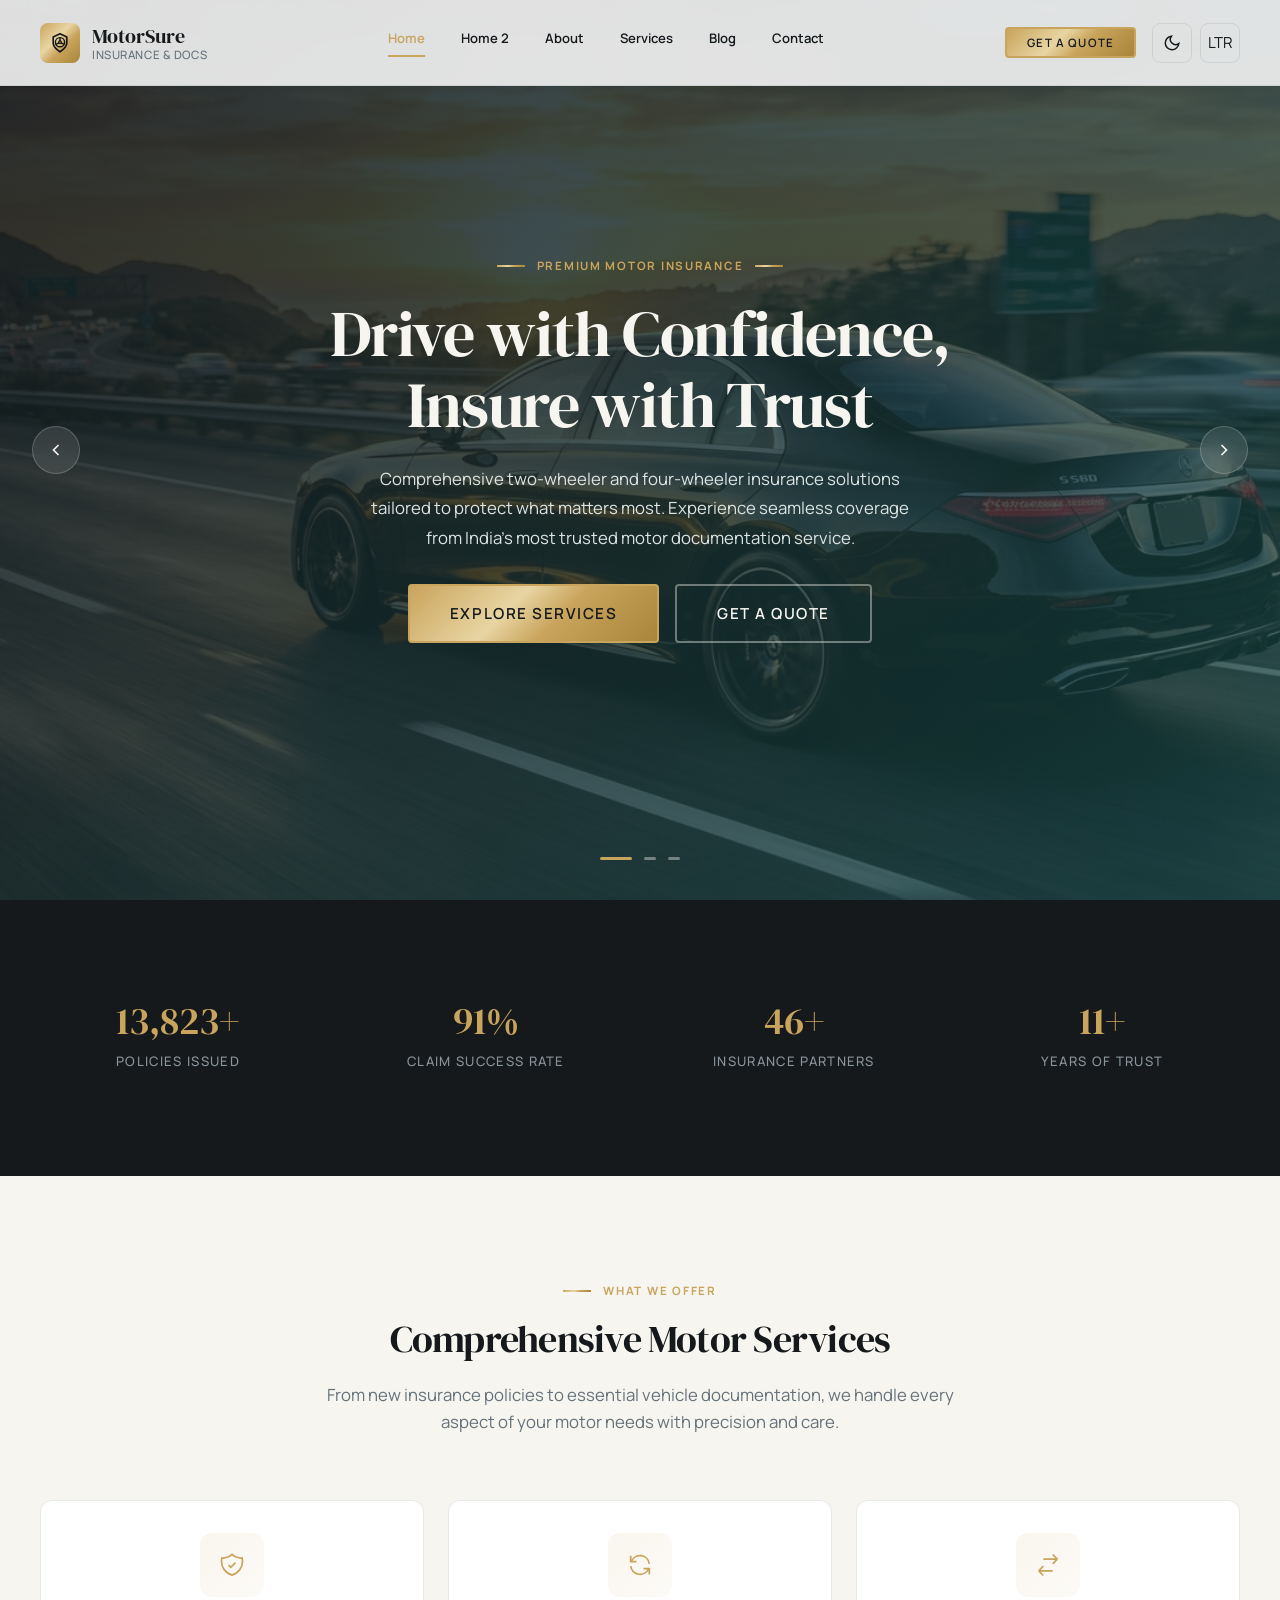
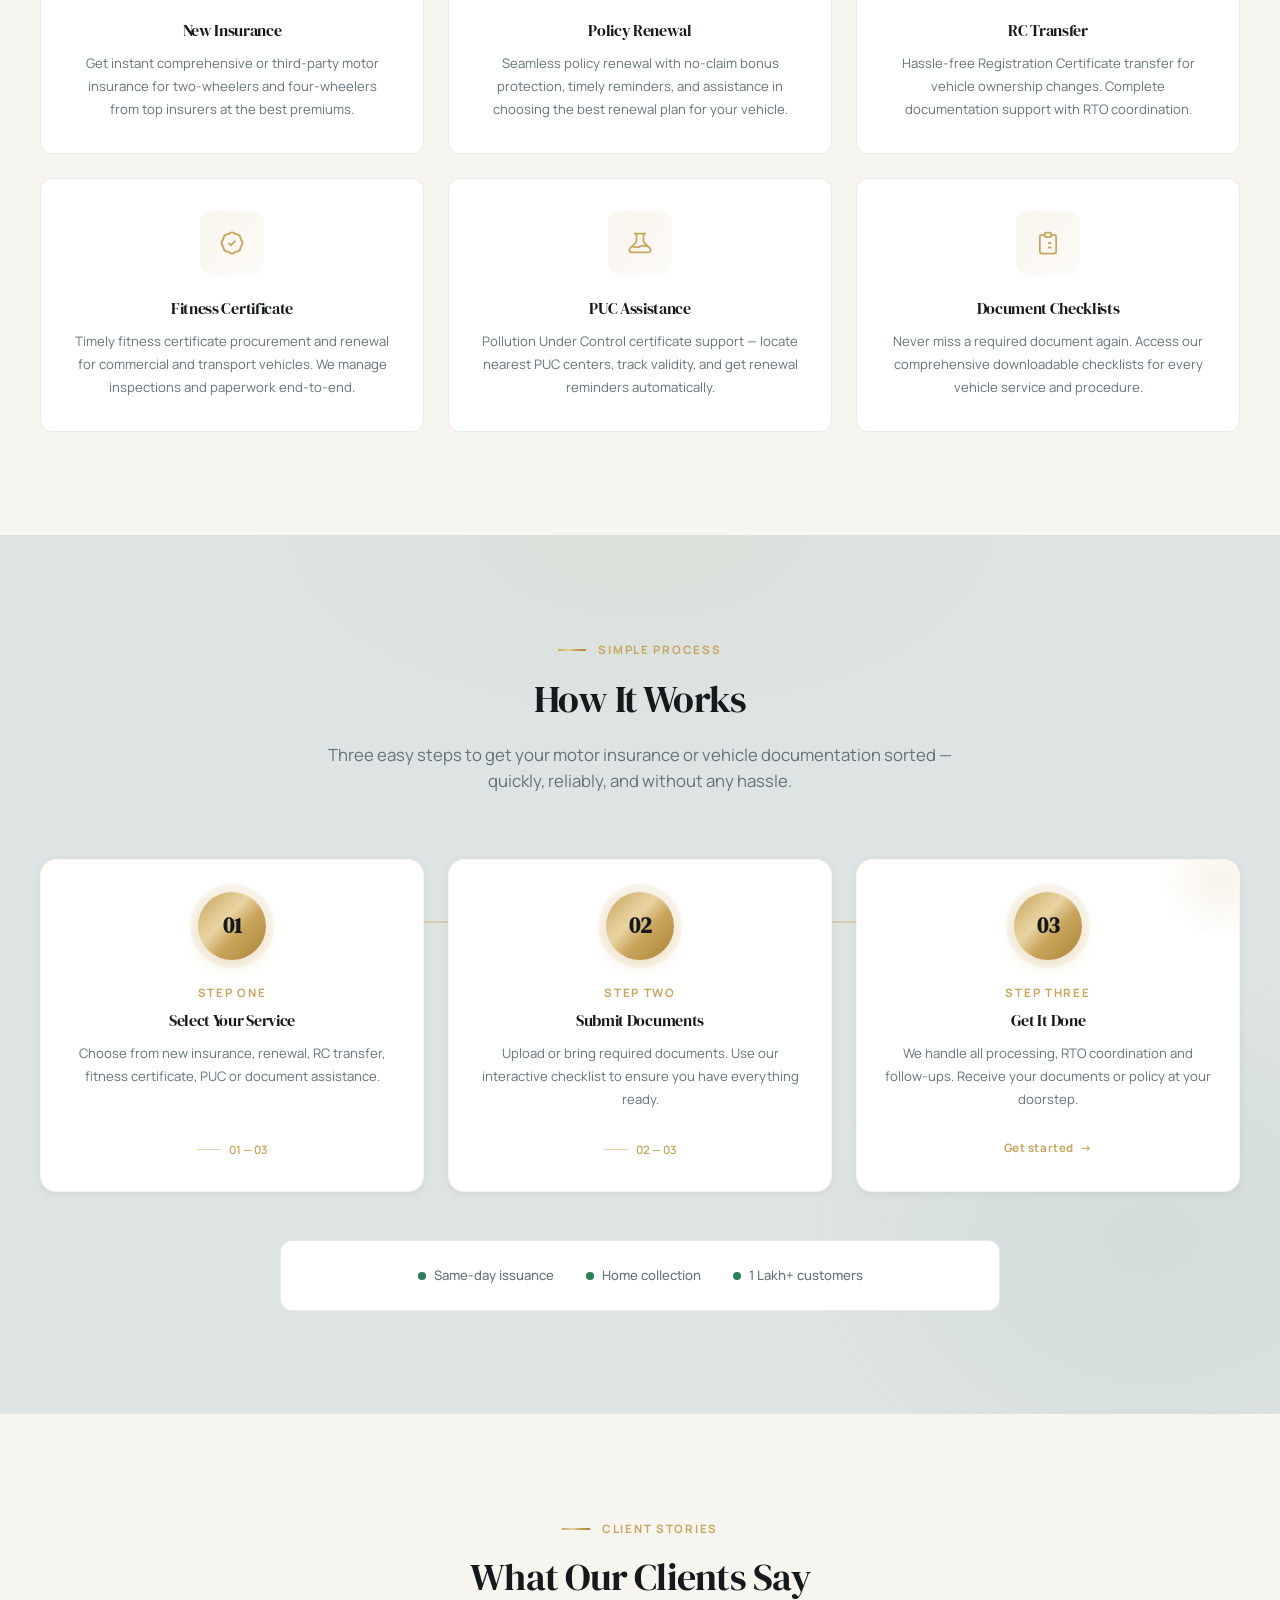
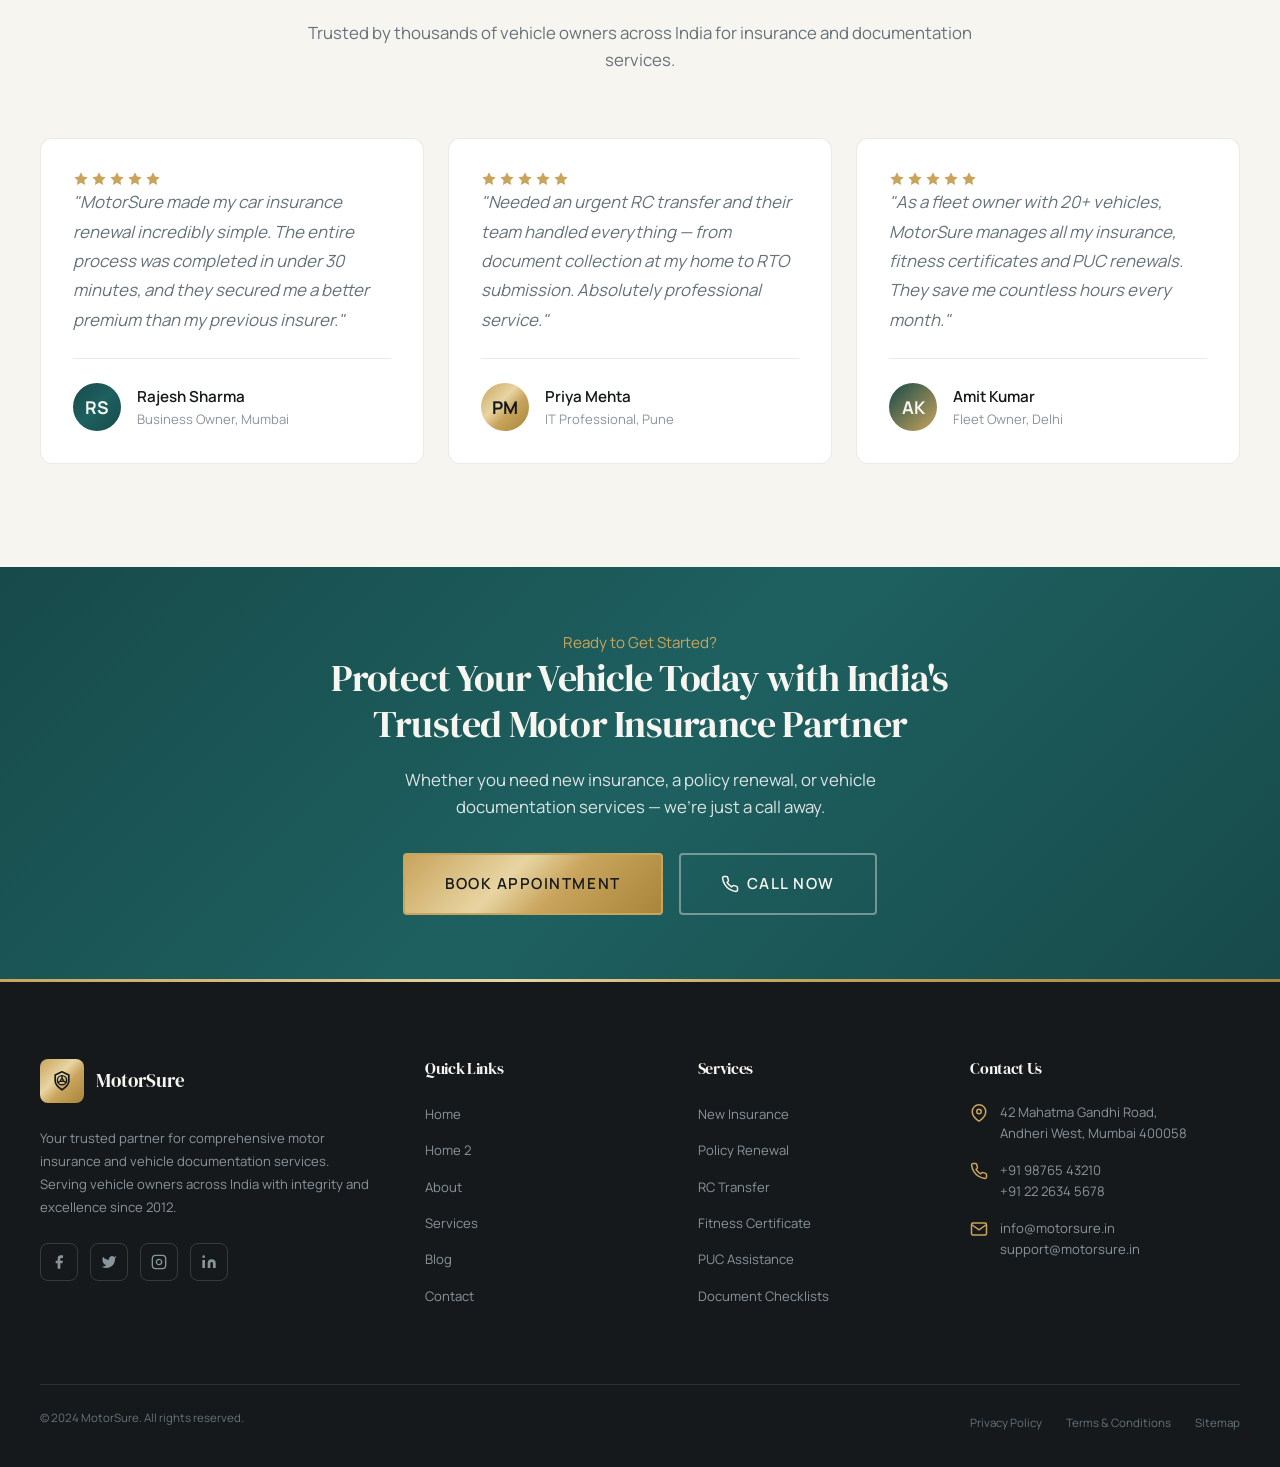
==== index.html @ 22fec175 "first commit" ====
<!DOCTYPE html>
<html lang="en" dir="ltr" data-theme="light">
<head>
  <meta charset="UTF-8">
  <meta name="viewport" content="width=device-width, initial-scale=1.0">
  <meta name="description" content="MotorSure — Premium Motor Insurance & Vehicle Documentation Service. New insurance, policy renewal, RC transfer, fitness certificates, PUC assistance and more.">
  <meta name="keywords" content="motor insurance, vehicle documentation, RC transfer, fitness certificate, PUC, policy renewal">
  <meta property="og:title" content="MotorSure — Premium Motor Insurance & Vehicle Documentation">
  <meta property="og:description" content="Your trusted partner for comprehensive motor insurance and vehicle documentation services.">
  <meta property="og:type" content="website">
  <title>MotorSure — Premium Motor Insurance & Vehicle Documentation</title>

  <!-- Fonts -->
  <link rel="preconnect" href="https://fonts.googleapis.com">
  <link rel="preconnect" href="https://fonts.gstatic.com" crossorigin>
  <link href="https://fonts.googleapis.com/css2?family=DM+Serif+Display:ital@0;1&family=Manrope:wght@300;400;500;600;700;800&display=swap" rel="stylesheet">
  <link rel="icon" type="image/svg+xml" href="assets/images/favicon.svg">

  <!-- Stylesheets -->
  <link rel="stylesheet" href="css/variables.css">
  <link rel="stylesheet" href="css/base.css">
  <link rel="stylesheet" href="css/components.css">
  <link rel="stylesheet" href="css/layout.css">
  <link rel="stylesheet" href="css/animations.css">
  <link rel="stylesheet" href="css/dark-mode.css">
  <link rel="stylesheet" href="css/rtl.css">
  <link rel="stylesheet" href="css/responsive.css">
</head>
<body>
  <!-- Skip Link -->
  <a href="#main-content" class="skip-link">Skip to main content</a>

  <!-- ═══════════════════════════════════════════ -->
  <!-- NAVBAR -->
  <!-- ═══════════════════════════════════════════ -->
  <header class="navbar" id="navbar" role="banner">
    <div class="navbar__inner">
      <a href="index.html" class="navbar__brand" aria-label="MotorSure Home">
        <div class="navbar__logo"><svg viewBox="0 0 24 24" fill="none" stroke="#15191C" stroke-width="1.7" width="24" height="24" aria-hidden="true"><path d="M12 2.8L18.8 6V12.2C18.8 16 12 20.8 12 20.8S5.2 16 5.2 12.2V6L12 2.8Z" stroke-linejoin="round"/><circle cx="12" cy="11.2" r="4.6" stroke-width="1.4"/><circle cx="12" cy="11.2" r="1.3" stroke-width="1.2"/><path d="M12 6.6V9.9M16 13.45L13.15 11.9M8 13.45L10.85 11.9" stroke-linecap="round" stroke-width="1.4"/></svg></div>
        <div class="navbar__brand-name">
          MotorSure
          <span>Insurance & Docs</span>
        </div>
      </a>

      <nav aria-label="Main navigation">
        <ul class="navbar__nav" role="menubar">
          <li role="none"><a href="index.html" class="navbar__link active" role="menuitem">Home</a></li>
          <li role="none"><a href="home-2.html" class="navbar__link" role="menuitem">Home 2</a></li>
          <li role="none"><a href="about.html" class="navbar__link" role="menuitem">About</a></li>
          <li role="none"><a href="services.html" class="navbar__link" role="menuitem">Services</a></li>
          <li role="none"><a href="blog.html" class="navbar__link" role="menuitem">Blog</a></li>
          <li role="none"><a href="contact.html" class="navbar__link" role="menuitem">Contact</a></li>
        </ul>
      </nav>

      <div class="navbar__actions">
        <a href="contact.html" class="btn btn--primary btn--sm navbar__cta">Get a Quote</a>
        <button class="navbar__toggle-btn" data-theme-toggle aria-label="Toggle dark mode">
          <svg class="icon-sun" viewBox="0 0 24 24" fill="none" stroke="currentColor" stroke-width="2" style="display:none"><circle cx="12" cy="12" r="5"/><line x1="12" y1="1" x2="12" y2="3"/><line x1="12" y1="21" x2="12" y2="23"/><line x1="4.22" y1="4.22" x2="5.64" y2="5.64"/><line x1="18.36" y1="18.36" x2="19.78" y2="19.78"/><line x1="1" y1="12" x2="3" y2="12"/><line x1="21" y1="12" x2="23" y2="12"/><line x1="4.22" y1="19.78" x2="5.64" y2="18.36"/><line x1="18.36" y1="5.64" x2="19.78" y2="4.22"/></svg>
          <svg class="icon-moon" viewBox="0 0 24 24" fill="none" stroke="currentColor" stroke-width="2"><path d="M21 12.79A9 9 0 1 1 11.21 3 7 7 0 0 0 21 12.79z"/></svg>
        </button>
        <button class="navbar__toggle-btn" data-rtl-toggle aria-label="Toggle RTL">LTR</button>
        <button class="navbar__hamburger" aria-label="Open menu" aria-expanded="false">
          <span></span><span></span><span></span>
        </button>
      </div>
    </div>
  </header>

  <!-- Mobile Menu -->
  <div class="mobile-menu__overlay" aria-hidden="true"></div>
  <aside class="mobile-menu" id="mobile-menu" aria-label="Mobile navigation">
    <button class="mobile-menu__close" aria-label="Close menu">
      <svg viewBox="0 0 24 24" fill="none" stroke="currentColor" stroke-width="2" width="18" height="18"><line x1="18" y1="6" x2="6" y2="18"/><line x1="6" y1="6" x2="18" y2="18"/></svg>
    </button>
    <ul class="mobile-menu__nav">
      <li><a href="index.html" class="mobile-menu__link active">Home</a></li>
      <li><a href="home-2.html" class="mobile-menu__link">Home 2</a></li>
      <li><a href="about.html" class="mobile-menu__link">About</a></li>
      <li><a href="services.html" class="mobile-menu__link">Services</a></li>
      <li><a href="blog.html" class="mobile-menu__link">Blog</a></li>
      <li><a href="contact.html" class="mobile-menu__link">Contact</a></li>
    </ul>
  </aside>

  <!-- ═══════════════════════════════════════════ -->
  <!-- MAIN CONTENT -->
  <!-- ═══════════════════════════════════════════ -->
  <main id="main-content">

    <!-- ══ SECTION 1: Hero Slider ══ -->
    <section class="hero-slider" id="hero-slider" aria-label="Hero Banner">
      <div class="hero-slider__track">
        <!-- Slide 1 -->
        <div class="hero-slide" aria-hidden="false">
          <img src="assets/images/hero-car.jpg" alt="Premium black sedan on highway at golden hour" class="hero-slide__bg" loading="eager">
          <div class="hero-slide__overlay"></div>
          <div class="hero-slide__content">
            <span class="hero-slide__label">Premium Motor Insurance</span>
            <h1 class="hero-slide__title">Drive with Confidence, Insure with Trust</h1>
            <p class="hero-slide__text">Comprehensive two-wheeler and four-wheeler insurance solutions tailored to protect what matters most. Experience seamless coverage from India's most trusted motor documentation service.</p>
            <div class="hero-slide__actions">
              <a href="services.html" class="btn btn--primary btn--lg">Explore Services</a>
              <a href="contact.html" class="btn btn--secondary btn--lg" style="border-color:rgba(247,245,240,0.4);color:var(--ivory)">Get a Quote</a>
            </div>
          </div>
        </div>
        <!-- Slide 2 -->
        <div class="hero-slide" aria-hidden="true">
          <img src="assets/images/hero-bike.jpg" alt="Premium blue motorcycle in urban setting" class="hero-slide__bg" loading="lazy">
          <div class="hero-slide__overlay"></div>
          <div class="hero-slide__content">
            <span class="hero-slide__label">Two-Wheeler Protection</span>
            <h2 class="hero-slide__title" style="font-size:var(--fs-display);color:var(--ivory)">Complete Two-Wheeler Insurance Solutions</h2>
            <p class="hero-slide__text">From sports bikes to daily commuters — get instant policy issuance, hassle-free renewals and 24/7 claim assistance for your two-wheeler.</p>
            <div class="hero-slide__actions">
              <a href="services.html" class="btn btn--primary btn--lg">View Plans</a>
              <a href="contact.html" class="btn btn--secondary btn--lg" style="border-color:rgba(247,245,240,0.4);color:var(--ivory)">Call Now</a>
            </div>
          </div>
        </div>
        <!-- Slide 3 -->
        <div class="hero-slide" aria-hidden="true">
          <img src="assets/images/hero-suv.jpg" alt="White luxury SUV at premium office" class="hero-slide__bg" loading="lazy">
          <div class="hero-slide__overlay"></div>
          <div class="hero-slide__content">
            <span class="hero-slide__label">Vehicle Documentation</span>
            <h2 class="hero-slide__title" style="font-size:var(--fs-display);color:var(--ivory)">RC Transfer, Fitness & PUC — All Under One Roof</h2>
            <p class="hero-slide__text">Streamlined document processing for RC transfers, fitness certificates, PUC compliance and more. Walk-in or book home collection today.</p>
            <div class="hero-slide__actions">
              <a href="services.html" class="btn btn--primary btn--lg">Start Now</a>
              <a href="about.html" class="btn btn--secondary btn--lg" style="border-color:rgba(247,245,240,0.4);color:var(--ivory)">Learn More</a>
            </div>
          </div>
        </div>
      </div>

      <!-- Slider Controls -->
      <button class="hero-slider__arrow hero-slider__arrow--prev" aria-label="Previous slide">
        <svg viewBox="0 0 24 24" fill="none" stroke="currentColor" stroke-width="2"><polyline points="15 18 9 12 15 6"/></svg>
      </button>
      <button class="hero-slider__arrow hero-slider__arrow--next" aria-label="Next slide">
        <svg viewBox="0 0 24 24" fill="none" stroke="currentColor" stroke-width="2"><polyline points="9 18 15 12 9 6"/></svg>
      </button>
      <div class="hero-slider__dots" role="tablist" aria-label="Slide navigation">
        <button class="hero-slider__dot active" role="tab" aria-label="Slide 1" aria-selected="true"></button>
        <button class="hero-slider__dot" role="tab" aria-label="Slide 2" aria-selected="false"></button>
        <button class="hero-slider__dot" role="tab" aria-label="Slide 3" aria-selected="false"></button>
      </div>
    </section>

    <!-- ══ SECTION 2: Trust Bar ══ -->
    <section class="section section--dark" id="trust-bar" aria-label="Statistics">
      <div class="container">
        <div class="trust-bar__grid grid" style="grid-template-columns: repeat(4, 1fr); text-align:center;">
          <div class="stat reveal reveal-delay-1">
            <span class="stat__number" data-count="15000" data-suffix="+">0</span>
            <span class="stat__label">Policies Issued</span>
          </div>
          <div class="stat reveal reveal-delay-2">
            <span class="stat__number" data-count="99" data-suffix="%">0</span>
            <span class="stat__label">Claim Success Rate</span>
          </div>
          <div class="stat reveal reveal-delay-3">
            <span class="stat__number" data-count="50" data-suffix="+">0</span>
            <span class="stat__label">Insurance Partners</span>
          </div>
          <div class="stat reveal reveal-delay-4">
            <span class="stat__number" data-count="12" data-suffix="+">0</span>
            <span class="stat__label">Years of Trust</span>
          </div>
        </div>
      </div>
    </section>

    <!-- ══ SECTION 3: Core Services Grid ══ -->
    <section class="section" id="services-section" aria-label="Our Services">
      <div class="container">
        <div class="section-header reveal">
          <span class="section-label">What We Offer</span>
          <h2>Comprehensive Motor Services</h2>
          <p>From new insurance policies to essential vehicle documentation, we handle every aspect of your motor needs with precision and care.</p>
        </div>

        <div class="grid grid-3" style="gap:var(--space-6);">
          <!-- Service 1 -->
          <div class="service-card reveal reveal-delay-1">
            <div class="service-card__icon">
              <svg viewBox="0 0 24 24" fill="none" stroke="currentColor" stroke-width="1.5"><path d="M9 12l2 2 4-4m5.618-4.016A11.955 11.955 0 0112 2.944a11.955 11.955 0 01-8.618 3.04A12.02 12.02 0 003 9c0 5.591 3.824 10.29 9 11.622 5.176-1.332 9-6.03 9-11.622 0-1.042-.133-2.052-.382-3.016z"/></svg>
            </div>
            <h3 class="service-card__title">New Insurance</h3>
            <p class="service-card__text">Get instant comprehensive or third-party motor insurance for two-wheelers and four-wheelers from top insurers at the best premiums.</p>
          </div>
          <!-- Service 2 -->
          <div class="service-card reveal reveal-delay-2">
            <div class="service-card__icon">
              <svg viewBox="0 0 24 24" fill="none" stroke="currentColor" stroke-width="1.5"><path d="M4 4v5h.582m15.356 2A8.001 8.001 0 004.582 9m0 0H9m11 11v-5h-.581m0 0a8.003 8.003 0 01-15.357-2m15.357 2H15"/></svg>
            </div>
            <h3 class="service-card__title">Policy Renewal</h3>
            <p class="service-card__text">Seamless policy renewal with no-claim bonus protection, timely reminders, and assistance in choosing the best renewal plan for your vehicle.</p>
          </div>
          <!-- Service 3 -->
          <div class="service-card reveal reveal-delay-3">
            <div class="service-card__icon">
              <svg viewBox="0 0 24 24" fill="none" stroke="currentColor" stroke-width="1.5"><path d="M8 7h12m0 0l-4-4m4 4l-4 4m0 6H4m0 0l4 4m-4-4l4-4"/></svg>
            </div>
            <h3 class="service-card__title">RC Transfer</h3>
            <p class="service-card__text">Hassle-free Registration Certificate transfer for vehicle ownership changes. Complete documentation support with RTO coordination.</p>
          </div>
          <!-- Service 4 -->
          <div class="service-card reveal reveal-delay-4">
            <div class="service-card__icon">
              <svg viewBox="0 0 24 24" fill="none" stroke="currentColor" stroke-width="1.5"><path d="M9 12l2 2 4-4M7.835 4.697a3.42 3.42 0 001.946-.806 3.42 3.42 0 014.438 0 3.42 3.42 0 001.946.806 3.42 3.42 0 013.138 3.138 3.42 3.42 0 00.806 1.946 3.42 3.42 0 010 4.438 3.42 3.42 0 00-.806 1.946 3.42 3.42 0 01-3.138 3.138 3.42 3.42 0 00-1.946.806 3.42 3.42 0 01-4.438 0 3.42 3.42 0 00-1.946-.806 3.42 3.42 0 01-3.138-3.138 3.42 3.42 0 00-.806-1.946 3.42 3.42 0 010-4.438 3.42 3.42 0 00.806-1.946 3.42 3.42 0 013.138-3.138z"/></svg>
            </div>
            <h3 class="service-card__title">Fitness Certificate</h3>
            <p class="service-card__text">Timely fitness certificate procurement and renewal for commercial and transport vehicles. We manage inspections and paperwork end-to-end.</p>
          </div>
          <!-- Service 5 -->
          <div class="service-card reveal reveal-delay-5">
            <div class="service-card__icon">
              <svg viewBox="0 0 24 24" fill="none" stroke="currentColor" stroke-width="1.5"><path d="M19.428 15.428a2 2 0 00-1.022-.547l-2.387-.477a6 6 0 00-3.86.517l-.318.158a6 6 0 01-3.86.517L6.05 15.21a2 2 0 00-1.806.547M8 4h8l-1 1v5.172a2 2 0 00.586 1.414l5 5c1.26 1.26.367 3.414-1.415 3.414H4.828c-1.782 0-2.674-2.154-1.414-3.414l5-5A2 2 0 009 10.172V5L8 4z"/></svg>
            </div>
            <h3 class="service-card__title">PUC Assistance</h3>
            <p class="service-card__text">Pollution Under Control certificate support — locate nearest PUC centers, track validity, and get renewal reminders automatically.</p>
          </div>
          <!-- Service 6 -->
          <div class="service-card reveal reveal-delay-6">
            <div class="service-card__icon">
              <svg viewBox="0 0 24 24" fill="none" stroke="currentColor" stroke-width="1.5"><path d="M9 5H7a2 2 0 00-2 2v12a2 2 0 002 2h10a2 2 0 002-2V7a2 2 0 00-2-2h-2M9 5a2 2 0 002 2h2a2 2 0 002-2M9 5a2 2 0 012-2h2a2 2 0 012 2m-3 7h3m-3 4h3m-6-4h.01M9 16h.01"/></svg>
            </div>
            <h3 class="service-card__title">Document Checklists</h3>
            <p class="service-card__text">Never miss a required document again. Access our comprehensive downloadable checklists for every vehicle service and procedure.</p>
          </div>
        </div>
      </div>
    </section>

    <!-- ══ SECTION 4: How It Works — Redesigned ══ -->
    <section class="section section--mist" id="how-it-works" aria-label="How It Works" style="position:relative;overflow:hidden;">
      <!-- subtle background glow -->
      <div aria-hidden="true" style="position:absolute;inset:0;pointer-events:none;background:radial-gradient(600px 300px at 50% 0%, rgba(201,164,92,0.07) 0%, transparent 70%), radial-gradient(500px 400px at 90% 80%, rgba(23,74,74,0.05) 0%, transparent 70%);"></div>
      <div class="container" style="position:relative;z-index:1;">
        <div class="section-header reveal" style="max-width:640px;margin-left:auto;margin-right:auto;">
          <span class="section-label">Simple Process</span>
          <h2>How It Works</h2>
          <p>Three easy steps to get your motor insurance or vehicle documentation sorted — quickly, reliably, and without any hassle.</p>
        </div>

        <div class="how-it-works__steps" style="display:grid;grid-template-columns:repeat(3,1fr);gap:var(--space-6);position:relative;align-items:stretch;">
          <!-- Desktop connecting line behind numbers -->
          <div class="process-connector-line" aria-hidden="true" style="position:absolute;top:62px;left:18%;right:18%;height:2px;background:linear-gradient(90deg, transparent 0%, rgba(201,164,92,0.35) 12%, rgba(201,164,92,0.45) 50%, rgba(201,164,92,0.35) 88%, transparent 100%);pointer-events:none;"></div>
          <div class="process-connector-line" aria-hidden="true" style="position:absolute;top:62px;left:18%;right:18%;height:1px;background:linear-gradient(90deg, transparent 0%, rgba(201,164,92,0.15) 12%, transparent 50%, rgba(201,164,92,0.15) 88%, transparent 100%);transform:translateY(4px);pointer-events:none;"></div>

          <!-- Step 1 -->
          <div class="reveal reveal-delay-1" style="position:relative;">
            <div class="card hover-lift" style="height:100%;padding:var(--space-8) var(--space-6);border-radius:var(--radius-xl);text-align:center;display:flex;flex-direction:column;align-items:center;border:1px solid rgba(201,164,92,0.12);box-shadow:var(--shadow-sm);">
              <div style="width:68px;height:68px;border-radius:50%;background:var(--gradient-gold);display:flex;align-items:center;justify-content:center;font-family:var(--font-heading);font-size:1.35rem;color:var(--obsidian);font-weight:700;box-shadow:0 4px 16px rgba(201,164,92,0.3), 0 0 0 8px rgba(201,164,92,0.10);margin-bottom:var(--space-6);position:relative;z-index:1;">01</div>
              <span style="font-size:var(--fs-caption);font-weight:var(--fw-bold);letter-spacing:var(--ls-widest);color:var(--color-accent);text-transform:uppercase;margin-bottom:var(--space-2);">Step One</span>
              <h3 style="font-size:var(--fs-h5);margin-bottom:var(--space-3);">Select Your Service</h3>
              <p style="font-size:var(--fs-small);color:var(--color-text-secondary);line-height:var(--lh-relaxed);margin:0;">Choose from new insurance, renewal, RC transfer, fitness certificate, PUC or document assistance.</p>
              <div style="margin-top:auto;padding-top:var(--space-6);display:flex;align-items:center;gap:var(--space-2);font-size:var(--fs-caption);font-weight:var(--fw-semibold);color:var(--color-accent);">
                <span style="width:24px;height:1px;background:var(--color-accent);opacity:0.5;"></span> 01 — 03
              </div>
            </div>
          </div>

          <!-- Step 2 -->
          <div class="reveal reveal-delay-2" style="position:relative;">
            <div class="card hover-lift" style="height:100%;padding:var(--space-8) var(--space-6);border-radius:var(--radius-xl);text-align:center;display:flex;flex-direction:column;align-items:center;border:1px solid rgba(201,164,92,0.12);box-shadow:var(--shadow-sm);">
              <div style="width:68px;height:68px;border-radius:50%;background:var(--gradient-gold);display:flex;align-items:center;justify-content:center;font-family:var(--font-heading);font-size:1.35rem;color:var(--obsidian);font-weight:700;box-shadow:0 4px 16px rgba(201,164,92,0.3), 0 0 0 8px rgba(201,164,92,0.10);margin-bottom:var(--space-6);position:relative;z-index:1;">02</div>
              <span style="font-size:var(--fs-caption);font-weight:var(--fw-bold);letter-spacing:var(--ls-widest);color:var(--color-accent);text-transform:uppercase;margin-bottom:var(--space-2);">Step Two</span>
              <h3 style="font-size:var(--fs-h5);margin-bottom:var(--space-3);">Submit Documents</h3>
              <p style="font-size:var(--fs-small);color:var(--color-text-secondary);line-height:var(--lh-relaxed);margin:0;">Upload or bring required documents. Use our interactive checklist to ensure you have everything ready.</p>
              <div style="margin-top:auto;padding-top:var(--space-6);display:flex;align-items:center;gap:var(--space-2);font-size:var(--fs-caption);font-weight:var(--fw-semibold);color:var(--color-accent);">
                <span style="width:24px;height:1px;background:var(--color-accent);opacity:0.5;"></span> 02 — 03
              </div>
            </div>
          </div>

          <!-- Step 3 -->
          <div class="reveal reveal-delay-3" style="position:relative;">
            <div class="card hover-lift" style="height:100%;padding:var(--space-8) var(--space-6);border-radius:var(--radius-xl);text-align:center;display:flex;flex-direction:column;align-items:center;border:1px solid rgba(201,164,92,0.12);box-shadow:var(--shadow-sm);position:relative;overflow:hidden;">
              <!-- subtle gold corner glow for final step -->
              <div aria-hidden="true" style="position:absolute;top:-40px;right:-40px;width:120px;height:120px;background:radial-gradient(circle, rgba(201,164,92,0.12) 0%, transparent 70%);pointer-events:none;"></div>
              <div style="width:68px;height:68px;border-radius:50%;background:var(--gradient-gold);display:flex;align-items:center;justify-content:center;font-family:var(--font-heading);font-size:1.35rem;color:var(--obsidian);font-weight:700;box-shadow:0 4px 16px rgba(201,164,92,0.3), 0 0 0 8px rgba(201,164,92,0.10);margin-bottom:var(--space-6);position:relative;z-index:1;">03</div>
              <span style="font-size:var(--fs-caption);font-weight:var(--fw-bold);letter-spacing:var(--ls-widest);color:var(--color-accent);text-transform:uppercase;margin-bottom:var(--space-2);">Step Three</span>
              <h3 style="font-size:var(--fs-h5);margin-bottom:var(--space-3);">Get It Done</h3>
              <p style="font-size:var(--fs-small);color:var(--color-text-secondary);line-height:var(--lh-relaxed);margin:0;">We handle all processing, RTO coordination and follow-ups. Receive your documents or policy at your doorstep.</p>
              <div style="margin-top:auto;padding-top:var(--space-6);">
                <a href="contact.html" style="font-size:var(--fs-caption);font-weight:var(--fw-bold);letter-spacing:var(--ls-wide);color:var(--color-accent);text-decoration:none;display:inline-flex;align-items:center;gap:6px;">Get started <span aria-hidden="true">→</span></a>
              </div>
            </div>
          </div>
        </div>

        <!-- bottom micro trust row -->
        <div class="reveal" style="margin-top:var(--space-12);display:flex;flex-wrap:wrap;justify-content:center;gap:var(--space-8);padding:var(--space-6) var(--space-8);background:var(--color-bg-card);border:1px solid var(--color-border);border-radius:var(--radius-lg);max-width:720px;margin-left:auto;margin-right:auto;">
          <span style="display:inline-flex;align-items:center;gap:var(--space-2);font-size:var(--fs-small);font-weight:var(--fw-medium);color:var(--color-text-secondary);"><span style="width:8px;height:8px;border-radius:50%;background:var(--color-success);display:inline-block;"></span> Same-day issuance</span>
          <span style="display:inline-flex;align-items:center;gap:var(--space-2);font-size:var(--fs-small);font-weight:var(--fw-medium);color:var(--color-text-secondary);"><span style="width:8px;height:8px;border-radius:50%;background:var(--color-success);display:inline-block;"></span> Home collection</span>
          <span style="display:inline-flex;align-items:center;gap:var(--space-2);font-size:var(--fs-small);font-weight:var(--fw-medium);color:var(--color-text-secondary);"><span style="width:8px;height:8px;border-radius:50%;background:var(--color-success);display:inline-block;"></span> 1 Lakh+ customers</span>
        </div>
      </div>
    </section>

    <!-- ══ SECTION 5: Testimonials ══ -->
    <section class="section" id="testimonials" aria-label="Customer Testimonials">
      <div class="container">
        <div class="section-header reveal">
          <span class="section-label">Client Stories</span>
          <h2>What Our Clients Say</h2>
          <p>Trusted by thousands of vehicle owners across India for insurance and documentation services.</p>
        </div>

        <div class="grid grid-3" style="gap:var(--space-6);align-items:stretch;">
          <div class="testimonial-card reveal reveal-delay-1">
            <div class="stars" aria-label="5 out of 5 stars">
              <svg viewBox="0 0 24 24"><path d="M12 2l3.09 6.26L22 9.27l-5 4.87 1.18 6.88L12 17.77l-6.18 3.25L7 14.14 2 9.27l6.91-1.01L12 2z"/></svg>
              <svg viewBox="0 0 24 24"><path d="M12 2l3.09 6.26L22 9.27l-5 4.87 1.18 6.88L12 17.77l-6.18 3.25L7 14.14 2 9.27l6.91-1.01L12 2z"/></svg>
              <svg viewBox="0 0 24 24"><path d="M12 2l3.09 6.26L22 9.27l-5 4.87 1.18 6.88L12 17.77l-6.18 3.25L7 14.14 2 9.27l6.91-1.01L12 2z"/></svg>
              <svg viewBox="0 0 24 24"><path d="M12 2l3.09 6.26L22 9.27l-5 4.87 1.18 6.88L12 17.77l-6.18 3.25L7 14.14 2 9.27l6.91-1.01L12 2z"/></svg>
              <svg viewBox="0 0 24 24"><path d="M12 2l3.09 6.26L22 9.27l-5 4.87 1.18 6.88L12 17.77l-6.18 3.25L7 14.14 2 9.27l6.91-1.01L12 2z"/></svg>
            </div>
            <p class="testimonial-card__quote">"MotorSure made my car insurance renewal incredibly simple. The entire process was completed in under 30 minutes, and they secured me a better premium than my previous insurer."</p>
            <div class="testimonial-card__author">
              <div style="width:48px;height:48px;border-radius:50%;background:var(--gradient-teal);display:flex;align-items:center;justify-content:center;color:var(--ivory);font-weight:700;font-size:1.1rem;flex-shrink:0;">RS</div>
              <div>
                <div class="testimonial-card__name">Rajesh Sharma</div>
                <div class="testimonial-card__role">Business Owner, Mumbai</div>
              </div>
            </div>
          </div>

          <div class="testimonial-card reveal reveal-delay-2">
            <div class="stars" aria-label="5 out of 5 stars">
              <svg viewBox="0 0 24 24"><path d="M12 2l3.09 6.26L22 9.27l-5 4.87 1.18 6.88L12 17.77l-6.18 3.25L7 14.14 2 9.27l6.91-1.01L12 2z"/></svg>
              <svg viewBox="0 0 24 24"><path d="M12 2l3.09 6.26L22 9.27l-5 4.87 1.18 6.88L12 17.77l-6.18 3.25L7 14.14 2 9.27l6.91-1.01L12 2z"/></svg>
              <svg viewBox="0 0 24 24"><path d="M12 2l3.09 6.26L22 9.27l-5 4.87 1.18 6.88L12 17.77l-6.18 3.25L7 14.14 2 9.27l6.91-1.01L12 2z"/></svg>
              <svg viewBox="0 0 24 24"><path d="M12 2l3.09 6.26L22 9.27l-5 4.87 1.18 6.88L12 17.77l-6.18 3.25L7 14.14 2 9.27l6.91-1.01L12 2z"/></svg>
              <svg viewBox="0 0 24 24"><path d="M12 2l3.09 6.26L22 9.27l-5 4.87 1.18 6.88L12 17.77l-6.18 3.25L7 14.14 2 9.27l6.91-1.01L12 2z"/></svg>
            </div>
            <p class="testimonial-card__quote">"Needed an urgent RC transfer and their team handled everything — from document collection at my home to RTO submission. Absolutely professional service."</p>
            <div class="testimonial-card__author">
              <div style="width:48px;height:48px;border-radius:50%;background:var(--gradient-gold);display:flex;align-items:center;justify-content:center;color:var(--obsidian);font-weight:700;font-size:1.1rem;flex-shrink:0;">PM</div>
              <div>
                <div class="testimonial-card__name">Priya Mehta</div>
                <div class="testimonial-card__role">IT Professional, Pune</div>
              </div>
            </div>
          </div>

          <div class="testimonial-card reveal reveal-delay-3">
            <div class="stars" aria-label="5 out of 5 stars">
              <svg viewBox="0 0 24 24"><path d="M12 2l3.09 6.26L22 9.27l-5 4.87 1.18 6.88L12 17.77l-6.18 3.25L7 14.14 2 9.27l6.91-1.01L12 2z"/></svg>
              <svg viewBox="0 0 24 24"><path d="M12 2l3.09 6.26L22 9.27l-5 4.87 1.18 6.88L12 17.77l-6.18 3.25L7 14.14 2 9.27l6.91-1.01L12 2z"/></svg>
              <svg viewBox="0 0 24 24"><path d="M12 2l3.09 6.26L22 9.27l-5 4.87 1.18 6.88L12 17.77l-6.18 3.25L7 14.14 2 9.27l6.91-1.01L12 2z"/></svg>
              <svg viewBox="0 0 24 24"><path d="M12 2l3.09 6.26L22 9.27l-5 4.87 1.18 6.88L12 17.77l-6.18 3.25L7 14.14 2 9.27l6.91-1.01L12 2z"/></svg>
              <svg viewBox="0 0 24 24"><path d="M12 2l3.09 6.26L22 9.27l-5 4.87 1.18 6.88L12 17.77l-6.18 3.25L7 14.14 2 9.27l6.91-1.01L12 2z"/></svg>
            </div>
            <p class="testimonial-card__quote">"As a fleet owner with 20+ vehicles, MotorSure manages all my insurance, fitness certificates and PUC renewals. They save me countless hours every month."</p>
            <div class="testimonial-card__author">
              <div style="width:48px;height:48px;border-radius:50%;background:linear-gradient(135deg,#174A4A,#C9A45C);display:flex;align-items:center;justify-content:center;color:var(--ivory);font-weight:700;font-size:1.1rem;flex-shrink:0;">AK</div>
              <div>
                <div class="testimonial-card__name">Amit Kumar</div>
                <div class="testimonial-card__role">Fleet Owner, Delhi</div>
              </div>
            </div>
          </div>
        </div>
      </div>
    </section>

    <!-- ══ SECTION 6: CTA Banner ══ -->
    <section class="section" id="cta-banner" aria-label="Call to action" style="background:var(--gradient-teal);padding:var(--space-16) 0;">
      <div class="container" style="text-align:center;">
        <div class="reveal">
          <span class="section-label" style="color:var(--champagne);">Ready to Get Started?</span>
          <h2 style="color:var(--ivory);margin-bottom:var(--space-5);max-width:700px;margin-left:auto;margin-right:auto;">Protect Your Vehicle Today with India's Trusted Motor Insurance Partner</h2>
          <p style="color:var(--mist);max-width:560px;margin:0 auto var(--space-8);font-size:var(--fs-body-lg);">Whether you need new insurance, a policy renewal, or vehicle documentation services — we're just a call away.</p>
          <div style="display:flex;gap:var(--space-4);justify-content:center;flex-wrap:wrap;">
            <a href="contact.html" class="btn btn--primary btn--lg">Book Appointment</a>
            <a href="tel:+919876543210" class="btn btn--secondary btn--lg" style="border-color:rgba(247,245,240,0.4);color:var(--ivory);">
              <svg viewBox="0 0 24 24" fill="none" stroke="currentColor" stroke-width="2" width="18" height="18"><path d="M22 16.92v3a2 2 0 01-2.18 2 19.79 19.79 0 01-8.63-3.07 19.5 19.5 0 01-6-6 19.79 19.79 0 01-3.07-8.67A2 2 0 014.11 2h3a2 2 0 012 1.72 12.84 12.84 0 00.7 2.81 2 2 0 01-.45 2.11L8.09 9.91a16 16 0 006 6l1.27-1.27a2 2 0 012.11-.45 12.84 12.84 0 002.81.7A2 2 0 0122 16.92z"/></svg>
              Call Now
            </a>
          </div>
        </div>
      </div>
    </section>

  </main>

  <!-- ═══════════════════════════════════════════ -->
  <!-- FOOTER -->
  <!-- ═══════════════════════════════════════════ -->
  <footer class="footer" id="footer" role="contentinfo">
    <div class="container">
      <div class="footer__grid">
        <!-- Column 1: Brand -->
        <div>
          <div class="footer__brand">
            <div class="footer__logo"><svg viewBox="0 0 24 24" fill="none" stroke="#15191C" stroke-width="1.7" width="24" height="24" aria-hidden="true"><path d="M12 2.8L18.8 6V12.2C18.8 16 12 20.8 12 20.8S5.2 16 5.2 12.2V6L12 2.8Z" stroke-linejoin="round"/><circle cx="12" cy="11.2" r="4.6" stroke-width="1.4"/><circle cx="12" cy="11.2" r="1.3" stroke-width="1.2"/><path d="M12 6.6V9.9M16 13.45L13.15 11.9M8 13.45L10.85 11.9" stroke-linecap="round" stroke-width="1.4"/></svg></div>
            <div class="footer__brand-name">MotorSure</div>
          </div>
          <p class="footer__about">Your trusted partner for comprehensive motor insurance and vehicle documentation services. Serving vehicle owners across India with integrity and excellence since 2012.</p>
          <div class="footer__social">
            <a href="#" class="footer__social-link" aria-label="Facebook"><svg viewBox="0 0 24 24" fill="currentColor"><path d="M18 2h-3a5 5 0 00-5 5v3H7v4h3v8h4v-8h3l1-4h-4V7a1 1 0 011-1h3z"/></svg></a>
            <a href="#" class="footer__social-link" aria-label="Twitter"><svg viewBox="0 0 24 24" fill="currentColor"><path d="M23 3a10.9 10.9 0 01-3.14 1.53 4.48 4.48 0 00-7.86 3v1A10.66 10.66 0 013 4s-4 9 5 13a11.64 11.64 0 01-7 2c9 5 20 0 20-11.5a4.5 4.5 0 00-.08-.83A7.72 7.72 0 0023 3z"/></svg></a>
            <a href="#" class="footer__social-link" aria-label="Instagram"><svg viewBox="0 0 24 24" fill="none" stroke="currentColor" stroke-width="2"><rect x="2" y="2" width="20" height="20" rx="5"/><path d="M16 11.37A4 4 0 1112.63 8 4 4 0 0116 11.37z"/><line x1="17.5" y1="6.5" x2="17.51" y2="6.5"/></svg></a>
            <a href="#" class="footer__social-link" aria-label="LinkedIn"><svg viewBox="0 0 24 24" fill="currentColor"><path d="M16 8a6 6 0 016 6v7h-4v-7a2 2 0 00-2-2 2 2 0 00-2 2v7h-4v-7a6 6 0 016-6zM2 9h4v12H2zM4 6a2 2 0 100-4 2 2 0 000 4z"/></svg></a>
          </div>
        </div>
        <!-- Column 2: Quick Links -->
        <div>
          <h3 class="footer__heading">Quick Links</h3><ul class="footer__links"><li><a href="index.html">Home</a></li><li><a href="home-2.html">Home 2</a></li><li><a href="about.html">About</a></li><li><a href="services.html">Services</a></li><li><a href="blog.html">Blog</a></li><li><a href="contact.html">Contact</a></li></ul>
        </div>
        <!-- Column 3: Services -->
        <div>
          <h3 class="footer__heading">Services</h3>
          <ul class="footer__links">
            <li><a href="services.html">New Insurance</a></li>
            <li><a href="services.html">Policy Renewal</a></li>
            <li><a href="services.html">RC Transfer</a></li>
            <li><a href="services.html">Fitness Certificate</a></li>
            <li><a href="services.html">PUC Assistance</a></li>
            <li><a href="services.html">Document Checklists</a></li>
          </ul>
        </div>
        <!-- Column 4: Contact -->
        <div>
          <h3 class="footer__heading">Contact Us</h3>
          <div class="footer__contact-item">
            <svg viewBox="0 0 24 24" fill="none" stroke="currentColor" stroke-width="2"><path d="M21 10c0 7-9 13-9 13s-9-6-9-13a9 9 0 0118 0z"/><circle cx="12" cy="10" r="3"/></svg>
            <span>42 Mahatma Gandhi Road,<br>Andheri West, Mumbai 400058</span>
          </div>
          <div class="footer__contact-item">
            <svg viewBox="0 0 24 24" fill="none" stroke="currentColor" stroke-width="2"><path d="M22 16.92v3a2 2 0 01-2.18 2 19.79 19.79 0 01-8.63-3.07 19.5 19.5 0 01-6-6 19.79 19.79 0 01-3.07-8.67A2 2 0 014.11 2h3a2 2 0 012 1.72 12.84 12.84 0 00.7 2.81 2 2 0 01-.45 2.11L8.09 9.91a16 16 0 006 6l1.27-1.27a2 2 0 012.11-.45 12.84 12.84 0 002.81.7A2 2 0 0122 16.92z"/></svg>
            <span>+91 98765 43210<br>+91 22 2634 5678</span>
          </div>
          <div class="footer__contact-item">
            <svg viewBox="0 0 24 24" fill="none" stroke="currentColor" stroke-width="2"><path d="M4 4h16c1.1 0 2 .9 2 2v12c0 1.1-.9 2-2 2H4c-1.1 0-2-.9-2-2V6c0-1.1.9-2 2-2z"/><polyline points="22,6 12,13 2,6"/></svg>
            <span>info@motorsure.in<br>support@motorsure.in</span>
          </div>
        </div>
      </div>

      <div class="footer__bottom">
        <p class="footer__copy">&copy; 2024 MotorSure. All rights reserved.</p>
        <ul class="footer__bottom-links">
          <li><a href="privacy-policy.html">Privacy Policy</a></li>
          <li><a href="terms.html">Terms & Conditions</a></li>
          <li><a href="sitemap.html">Sitemap</a></li>
        </ul>
      </div>
    </div>
  </footer>

  <!-- Back to Top -->
  <button class="back-to-top" aria-label="Back to top">
    <svg viewBox="0 0 24 24" fill="none" stroke="currentColor" stroke-width="2"><polyline points="18 15 12 9 6 15"/></svg>
  </button>

  <!-- Scripts -->
  <script src="js/theme.js"></script>
  <script src="js/rtl.js"></script>
  <script src="js/navbar.js"></script>
  <script src="js/slider.js"></script>
  <script src="js/scroll-reveal.js"></script>
  <script src="js/accordion.js"></script>
  <script src="js/forms.js"></script>
  <script src="js/back-to-top.js"></script>
  <script src="js/page-transitions.js"></script>
  <script src="js/lazy-load.js"></script>
  <script src="js/app.js"></script>
</body>
</html>
---- css/variables.css ----
/* ============================================
   DESIGN TOKENS — Motor Insurance Brand
   ============================================ */

:root {
  /* ── Brand Colors ── */
  --obsidian: #15191C;
  --champagne: #C9A45C;
  --champagne-light: #D4B574;
  --champagne-dark: #B08D47;
  --steel: #65727A;
  --steel-light: #8A949B;
  --ivory: #F7F5F0;
  --ivory-warm: #F0EDE5;
  --teal: #174A4A;
  --teal-light: #1E6060;
  --mist: #DDE4E3;
  --mist-dark: #C5CFCE;

  /* ── Semantic Colors ── */
  --color-bg: var(--ivory);
  --color-bg-alt: #FFFFFF;
  --color-bg-section: var(--mist);
  --color-bg-card: #FFFFFF;
  --color-bg-glass: rgba(255, 255, 255, 0.65);
  --color-text: var(--obsidian);
  --color-text-secondary: var(--steel);
  --color-text-muted: var(--steel-light);
  --color-heading: var(--obsidian);
  --color-accent: var(--champagne);
  --color-accent-hover: var(--champagne-light);
  --color-accent-dark: var(--champagne-dark);
  --color-teal: var(--teal);
  --color-teal-hover: var(--teal-light);
  --color-border: rgba(101, 114, 122, 0.15);
  --color-border-strong: rgba(101, 114, 122, 0.3);
  --color-overlay: rgba(21, 25, 28, 0.6);
  --color-overlay-dark: rgba(21, 25, 28, 0.85);
  --color-success: #2E7D5B;
  --color-error: #C0392B;
  --color-warning: #D4A017;

  /* ── Metallic Gradients ── */
  --gradient-gold: linear-gradient(135deg, #C9A45C 0%, #E8D5A3 40%, #C9A45C 60%, #A8853A 100%);
  --gradient-gold-subtle: linear-gradient(135deg, rgba(201,164,92,0.1) 0%, rgba(201,164,92,0.05) 100%);
  --gradient-teal: linear-gradient(135deg, #174A4A 0%, #1E6060 50%, #174A4A 100%);
  --gradient-dark: linear-gradient(180deg, #15191C 0%, #1E2328 100%);
  --gradient-hero: linear-gradient(135deg, rgba(21,25,28,0.9) 0%, rgba(23,74,74,0.7) 100%);
  --gradient-glass: linear-gradient(135deg, rgba(255,255,255,0.8) 0%, rgba(255,255,255,0.4) 100%);

  /* ── Typography ── */
  --font-heading: 'DM Serif Display', Georgia, 'Times New Roman', serif;
  --font-body: 'Manrope', -apple-system, BlinkMacSystemFont, 'Segoe UI', sans-serif;

  --fs-display: clamp(2.8rem, 5vw, 4.5rem);
  --fs-h1: clamp(2.2rem, 4vw, 3.5rem);
  --fs-h2: clamp(1.8rem, 3vw, 2.75rem);
  --fs-h3: clamp(1.4rem, 2.2vw, 1.85rem);
  --fs-h4: clamp(1.15rem, 1.6vw, 1.4rem);
  --fs-h5: clamp(1rem, 1.2vw, 1.15rem);
  --fs-body: clamp(0.95rem, 1vw, 1.05rem);
  --fs-body-lg: clamp(1.05rem, 1.1vw, 1.2rem);
  --fs-small: clamp(0.82rem, 0.9vw, 0.9rem);
  --fs-caption: clamp(0.72rem, 0.8vw, 0.8rem);

  --fw-light: 300;
  --fw-regular: 400;
  --fw-medium: 500;
  --fw-semibold: 600;
  --fw-bold: 700;
  --fw-extrabold: 800;

  --lh-tight: 1.2;
  --lh-snug: 1.35;
  --lh-normal: 1.6;
  --lh-relaxed: 1.75;

  --ls-tight: -0.02em;
  --ls-normal: 0;
  --ls-wide: 0.05em;
  --ls-wider: 0.1em;
  --ls-widest: 0.15em;

  /* ── Spacing Scale (4px base) ── */
  --space-1: 0.25rem;   /* 4px */
  --space-2: 0.5rem;    /* 8px */
  --space-3: 0.75rem;   /* 12px */
  --space-4: 1rem;      /* 16px */
  --space-5: 1.25rem;   /* 20px */
  --space-6: 1.5rem;    /* 24px */
  --space-8: 2rem;      /* 32px */
  --space-10: 2.5rem;   /* 40px */
  --space-12: 3rem;     /* 48px */
  --space-16: 4rem;     /* 64px */
  --space-20: 5rem;     /* 80px */
  --space-24: 6rem;     /* 96px */
  --space-32: 8rem;     /* 128px */

  --section-padding: clamp(4rem, 8vw, 7rem);
  --container-max: 1280px;
  --container-narrow: 960px;
  --container-wide: 1440px;
  --container-padding: clamp(1.25rem, 4vw, 2.5rem);

  /* ── Borders & Radii ── */
  --radius-xs: 2px;
  --radius-sm: 4px;
  --radius-md: 8px;
  --radius-lg: 12px;
  --radius-xl: 16px;
  --radius-2xl: 24px;
  --radius-full: 9999px;

  --border-thin: 1px solid var(--color-border);
  --border-medium: 2px solid var(--color-border);
  --border-accent: 2px solid var(--color-accent);

  /* ── Shadows ── */
  --shadow-xs: 0 1px 2px rgba(21,25,28,0.04);
  --shadow-sm: 0 2px 8px rgba(21,25,28,0.06);
  --shadow-md: 0 4px 16px rgba(21,25,28,0.08);
  --shadow-lg: 0 8px 32px rgba(21,25,28,0.1);
  --shadow-xl: 0 16px 48px rgba(21,25,28,0.14);
  --shadow-2xl: 0 24px 64px rgba(21,25,28,0.18);
  --shadow-gold: 0 4px 20px rgba(201,164,92,0.25);
  --shadow-inner: inset 0 2px 4px rgba(21,25,28,0.06);

  /* ── Glassmorphism ── */
  --glass-bg: rgba(255, 255, 255, 0.65);
  --glass-bg-strong: rgba(255, 255, 255, 0.85);
  --glass-border: rgba(255, 255, 255, 0.3);
  --glass-blur: blur(16px);
  --glass-blur-strong: blur(24px);

  /* ── Transitions ── */
  --ease-out: cubic-bezier(0.16, 1, 0.3, 1);
  --ease-in-out: cubic-bezier(0.65, 0, 0.35, 1);
  --ease-spring: cubic-bezier(0.34, 1.56, 0.64, 1);

  --duration-fast: 150ms;
  --duration-normal: 300ms;
  --duration-slow: 500ms;
  --duration-slower: 700ms;

  --transition-base: all var(--duration-normal) var(--ease-out);
  --transition-fast: all var(--duration-fast) var(--ease-out);
  --transition-slow: all var(--duration-slow) var(--ease-out);
  --transition-color: color var(--duration-normal) var(--ease-out),
                      background-color var(--duration-normal) var(--ease-out),
                      border-color var(--duration-normal) var(--ease-out);

  /* ── Z-Index Scale ── */
  --z-behind: -1;
  --z-base: 0;
  --z-above: 10;
  --z-dropdown: 100;
  --z-sticky: 200;
  --z-overlay: 300;
  --z-modal: 400;
  --z-toast: 500;
  --z-max: 9999;
}
---- css/base.css ----
/* ============================================
   BASE — Reset, Typography, Global Styles
   ============================================ */

/* ── Modern Reset ── */
*,
*::before,
*::after {
  margin: 0;
  padding: 0;
  box-sizing: border-box;
}

html {
  scroll-behavior: smooth;
  -webkit-text-size-adjust: 100%;
  -moz-text-size-adjust: 100%;
  text-size-adjust: 100%;
  font-size: 16px;
  overflow-x: hidden;
}

body {
  font-family: var(--font-body);
  font-size: var(--fs-body);
  font-weight: var(--fw-regular);
  line-height: var(--lh-normal);
  color: var(--color-text);
  background-color: var(--color-bg);
  -webkit-font-smoothing: antialiased;
  -moz-osx-font-smoothing: grayscale;
  overflow-x: hidden;
  min-height: 100vh;
  transition: background-color var(--duration-slow) var(--ease-out),
              color var(--duration-slow) var(--ease-out);
}

/* Page transition overlay */
body::after {
  content: '';
  position: fixed;
  inset: 0;
  background: var(--obsidian);
  z-index: var(--z-max);
  pointer-events: none;
  opacity: 0;
  transition: opacity var(--duration-slow) var(--ease-out);
}

body.page-transitioning::after {
  opacity: 1;
  pointer-events: all;
}

/* ── Skip to Content (A11y) ── */
.skip-link {
  position: absolute;
  top: -100%;
  left: var(--space-4);
  background: var(--color-accent);
  color: var(--obsidian);
  padding: var(--space-3) var(--space-6);
  border-radius: var(--radius-sm);
  font-weight: var(--fw-semibold);
  z-index: var(--z-max);
  transition: top var(--duration-fast) var(--ease-out);
  text-decoration: none;
}

.skip-link:focus {
  top: var(--space-4);
}

/* ── Typography ── */
h1, h2, h3, h4, h5, h6 {
  font-family: var(--font-heading);
  color: var(--color-heading);
  font-weight: var(--fw-regular);
  line-height: var(--lh-tight);
  letter-spacing: var(--ls-tight);
}

h1 { font-size: var(--fs-h1); }
h2 { font-size: var(--fs-h2); }
h3 { font-size: var(--fs-h3); }
h4 { font-size: var(--fs-h4); }
h5 { font-size: var(--fs-h5); }
h6 { font-size: var(--fs-body-lg); }

.display-heading {
  font-size: var(--fs-display);
  font-family: var(--font-heading);
  line-height: 1.1;
  letter-spacing: -0.03em;
}

p {
  margin-bottom: var(--space-4);
  color: var(--color-text-secondary);
  line-height: var(--lh-normal);
}

p:last-child {
  margin-bottom: 0;
}

a {
  color: var(--color-accent);
  text-decoration: none;
  transition: var(--transition-color);
}

a:hover {
  color: var(--color-accent-hover);
}

a:focus-visible {
  outline: 2px solid var(--color-accent);
  outline-offset: 3px;
  border-radius: var(--radius-xs);
}

strong, b {
  font-weight: var(--fw-bold);
}

em, i {
  font-style: italic;
}

small {
  font-size: var(--fs-small);
}

blockquote {
  border-left: 3px solid var(--color-accent);
  padding: var(--space-6) var(--space-8);
  margin: var(--space-8) 0;
  font-family: var(--font-heading);
  font-size: var(--fs-h4);
  color: var(--color-text);
  background: var(--gradient-gold-subtle);
  border-radius: 0 var(--radius-md) var(--radius-md) 0;
}

/* ── Lists ── */
ul, ol {
  padding-left: var(--space-6);
  margin-bottom: var(--space-4);
}

li {
  margin-bottom: var(--space-2);
  color: var(--color-text-secondary);
}

li::marker {
  color: var(--color-accent);
}

/* ── Media ── */
img, video, svg {
  max-width: 100%;
  height: auto;
  display: block;
}

img {
  object-fit: cover;
}

/* ── Forms Base ── */
input, textarea, select, button {
  font-family: var(--font-body);
  font-size: var(--fs-body);
  color: var(--color-text);
  border: none;
  outline: none;
  background: transparent;
}

button {
  cursor: pointer;
}

/* ── Table Base ── */
table {
  width: 100%;
  border-collapse: collapse;
}

th, td {
  padding: var(--space-4) var(--space-5);
  text-align: left;
  border-bottom: var(--border-thin);
}

th {
  font-weight: var(--fw-semibold);
  font-size: var(--fs-small);
  text-transform: uppercase;
  letter-spacing: var(--ls-wider);
  color: var(--color-text-muted);
}

/* ── Selection ── */
::selection {
  background: var(--color-accent);
  color: var(--obsidian);
}

::-moz-selection {
  background: var(--color-accent);
  color: var(--obsidian);
}

/* ── Scrollbar ── */
::-webkit-scrollbar {
  width: 8px;
}

::-webkit-scrollbar-track {
  background: var(--color-bg);
}

::-webkit-scrollbar-thumb {
  background: var(--steel-light);
  border-radius: var(--radius-full);
}

::-webkit-scrollbar-thumb:hover {
  background: var(--steel);
}

/* ── Utility Classes ── */
.container {
  width: 100%;
  max-width: var(--container-max);
  margin: 0 auto;
  padding: 0 var(--container-padding);
}

.container--narrow {
  max-width: var(--container-narrow);
}

.container--wide {
  max-width: var(--container-wide);
}

.section {
  padding: var(--section-padding) 0;
  position: relative;
}

.section--alt {
  background-color: var(--color-bg-alt);
}

.section--mist {
  background-color: var(--color-bg-section);
}

.section--dark {
  background-color: var(--obsidian);
  color: var(--ivory);
}

.section--dark h2,
.section--dark h3,
.section--dark h4 {
  color: var(--ivory);
}

.section--dark p {
  color: var(--mist);
}

.section--teal {
  background-color: var(--teal);
  color: var(--ivory);
}

.section--teal h2,
.section--teal h3 {
  color: var(--ivory);
}

.section--teal p {
  color: var(--mist);
}

/* Section Headers */
.section-header {
  text-align: center;
  max-width: 680px;
  margin: 0 auto var(--space-16);
}

.section-header .section-label {
  display: inline-block;
  font-size: var(--fs-caption);
  font-weight: var(--fw-bold);
  text-transform: uppercase;
  letter-spacing: var(--ls-widest);
  color: var(--color-accent);
  margin-bottom: var(--space-4);
  position: relative;
  padding-left: var(--space-10);
}

.section-header .section-label::before {
  content: '';
  position: absolute;
  left: 0;
  top: 50%;
  width: 28px;
  height: 2px;
  background: var(--gradient-gold);
  transform: translateY(-50%);
}

.section-header h2 {
  margin-bottom: var(--space-5);
}

.section-header p {
  font-size: var(--fs-body-lg);
  color: var(--color-text-secondary);
}

/* Text Utilities */
.text-accent { color: var(--color-accent); }
.text-teal { color: var(--color-teal); }
.text-muted { color: var(--color-text-muted); }
.text-center { text-align: center; }
.text-upper { text-transform: uppercase; letter-spacing: var(--ls-wider); }

/* Flex Utilities */
.flex { display: flex; }
.flex-col { flex-direction: column; }
.flex-wrap { flex-wrap: wrap; }
.items-center { align-items: center; }
.justify-center { justify-content: center; }
.justify-between { justify-content: space-between; }
.gap-2 { gap: var(--space-2); }
.gap-4 { gap: var(--space-4); }
.gap-6 { gap: var(--space-6); }
.gap-8 { gap: var(--space-8); }

/* Grid */
.grid {
  display: grid;
  gap: var(--space-8);
}
.grid-2 { grid-template-columns: repeat(2, 1fr); }
.grid-3 { grid-template-columns: repeat(3, 1fr); }
.grid-4 { grid-template-columns: repeat(4, 1fr); }

/* Visibility */
.sr-only {
  position: absolute;
  width: 1px;
  height: 1px;
  padding: 0;
  margin: -1px;
  overflow: hidden;
  clip: rect(0, 0, 0, 0);
  white-space: nowrap;
  border: 0;
}

.hidden { display: none !important; }

/* Gold Divider */
.divider-gold {
  width: 60px;
  height: 2px;
  background: var(--gradient-gold);
  border: none;
  margin: var(--space-6) 0;
}

.divider-gold--center {
  margin-left: auto;
  margin-right: auto;
}
---- css/components.css ----
/* ============================================
   COMPONENTS — Reusable UI Elements
   ============================================ */

/* ── Buttons ── */
.btn {
  display: inline-flex;
  align-items: center;
  justify-content: center;
  gap: var(--space-2);
  padding: var(--space-4) var(--space-8);
  font-family: var(--font-body);
  font-size: var(--fs-small);
  font-weight: var(--fw-semibold);
  text-transform: uppercase;
  letter-spacing: var(--ls-wider);
  border-radius: var(--radius-sm);
  border: 2px solid transparent;
  cursor: pointer;
  transition: var(--transition-base);
  position: relative;
  overflow: hidden;
  text-decoration: none;
  white-space: nowrap;
  line-height: 1;
}

.btn::before {
  content: '';
  position: absolute;
  inset: 0;
  background: linear-gradient(rgba(255,255,255,0.15), transparent);
  opacity: 0;
  transition: opacity var(--duration-normal) var(--ease-out);
}

.btn:hover::before {
  opacity: 1;
}

.btn--primary {
  background: var(--gradient-gold);
  color: var(--obsidian);
  border-color: var(--color-accent);
}

.btn--primary:hover {
  transform: translateY(-2px);
  box-shadow: var(--shadow-gold);
  color: var(--obsidian);
}

.btn--secondary {
  background: transparent;
  color: var(--color-accent);
  border-color: var(--color-accent);
}

.btn--secondary:hover {
  background: var(--color-accent);
  color: var(--obsidian);
  transform: translateY(-2px);
}

.btn--teal {
  background: var(--gradient-teal);
  color: var(--ivory);
  border-color: var(--teal);
}

.btn--teal:hover {
  transform: translateY(-2px);
  box-shadow: 0 4px 20px rgba(23,74,74,0.3);
  color: var(--ivory);
}

.btn--dark {
  background: var(--obsidian);
  color: var(--ivory);
  border-color: var(--obsidian);
}

.btn--dark:hover {
  background: var(--teal);
  border-color: var(--teal);
  transform: translateY(-2px);
  color: var(--ivory);
}

.btn--ghost {
  background: transparent;
  color: var(--color-text);
  border-color: var(--color-border-strong);
}

.btn--ghost:hover {
  border-color: var(--color-accent);
  color: var(--color-accent);
}

.btn--sm {
  padding: var(--space-2) var(--space-5);
  font-size: var(--fs-caption);
}

.btn--lg {
  padding: var(--space-5) var(--space-10);
  font-size: var(--fs-body);
}

.btn--icon {
  width: 48px;
  height: 48px;
  padding: 0;
  border-radius: var(--radius-full);
}

.btn--icon svg {
  width: 20px;
  height: 20px;
}

/* ── Cards ── */
.card {
  background: var(--color-bg-card);
  border-radius: var(--radius-lg);
  border: 1px solid var(--color-border);
  overflow: hidden;
  transition: var(--transition-base);
}

.card:hover {
  transform: translateY(-4px);
  box-shadow: var(--shadow-lg);
  border-color: var(--color-border-strong);
}

.card__image {
  width: 100%;
  height: 220px;
  object-fit: cover;
  display: block;
}

.card__body {
  padding: var(--space-6) var(--space-6) var(--space-8);
}

.card__label {
  display: inline-block;
  font-size: var(--fs-caption);
  font-weight: var(--fw-bold);
  text-transform: uppercase;
  letter-spacing: var(--ls-wider);
  color: var(--color-accent);
  margin-bottom: var(--space-3);
}

.card__title {
  font-size: var(--fs-h4);
  margin-bottom: var(--space-3);
  color: var(--color-heading);
}

.card__text {
  font-size: var(--fs-body);
  color: var(--color-text-secondary);
  margin-bottom: var(--space-5);
}

.card__footer {
  padding: var(--space-4) var(--space-6);
  border-top: 1px solid var(--color-border);
  display: flex;
  align-items: center;
  justify-content: space-between;
}

/* Glass Card */
.card--glass {
  background: var(--glass-bg);
  backdrop-filter: var(--glass-blur);
  -webkit-backdrop-filter: var(--glass-blur);
  border: 1px solid var(--glass-border);
}

/* Service Card */
.service-card {
  background: var(--color-bg-card);
  border-radius: var(--radius-lg);
  border: 1px solid var(--color-border);
  padding: var(--space-8);
  text-align: center;
  transition: var(--transition-base);
  position: relative;
  overflow: hidden;
}

.service-card::before {
  content: '';
  position: absolute;
  top: 0;
  left: 0;
  right: 0;
  height: 3px;
  background: var(--gradient-gold);
  transform: scaleX(0);
  transition: transform var(--duration-normal) var(--ease-out);
}

.service-card:hover::before {
  transform: scaleX(1);
}

.service-card:hover {
  transform: translateY(-6px);
  box-shadow: var(--shadow-xl);
  border-color: rgba(201,164,92,0.3);
}

.service-card__icon {
  width: 64px;
  height: 64px;
  margin: 0 auto var(--space-6);
  display: flex;
  align-items: center;
  justify-content: center;
  background: var(--gradient-gold-subtle);
  border-radius: var(--radius-lg);
  color: var(--color-accent);
  transition: var(--transition-base);
}

.service-card:hover .service-card__icon {
  background: var(--gradient-gold);
  color: var(--obsidian);
  transform: scale(1.1);
}

.service-card__icon svg {
  width: 28px;
  height: 28px;
}

.service-card__title {
  font-size: var(--fs-h5);
  margin-bottom: var(--space-3);
  font-family: var(--font-heading);
  color: var(--color-heading);
}

.service-card__text {
  font-size: var(--fs-small);
  color: var(--color-text-secondary);
  line-height: var(--lh-relaxed);
}

/* ── Forms ── */
.form-group {
  margin-bottom: var(--space-6);
}

.form-label {
  display: block;
  font-size: var(--fs-small);
  font-weight: var(--fw-semibold);
  color: var(--color-text);
  margin-bottom: var(--space-2);
  letter-spacing: var(--ls-wide);
}

.form-input {
  width: 100%;
  padding: var(--space-4) var(--space-5);
  background: var(--color-bg-card);
  border: 1px solid var(--color-border-strong);
  border-radius: var(--radius-md);
  font-size: var(--fs-body);
  color: var(--color-text);
  transition: var(--transition-base);
}

.form-input:focus {
  border-color: var(--color-accent);
  box-shadow: 0 0 0 3px rgba(201,164,92,0.15);
}

.form-input::placeholder {
  color: var(--color-text-muted);
}

.form-input--error {
  border-color: var(--color-error);
}

.form-input--error:focus {
  box-shadow: 0 0 0 3px rgba(192,57,43,0.15);
}

.form-error {
  display: block;
  font-size: var(--fs-caption);
  color: var(--color-error);
  margin-top: var(--space-1);
}

.form-textarea {
  min-height: 140px;
  resize: vertical;
}

.form-select {
  appearance: none;
  background-image: url("data:image/svg+xml,%3Csvg xmlns='http://www.w3.org/2000/svg' width='16' height='16' viewBox='0 0 24 24' fill='none' stroke='%2365727A' stroke-width='2'%3E%3Cpolyline points='6 9 12 15 18 9'/%3E%3C/svg%3E");
  background-repeat: no-repeat;
  background-position: right var(--space-4) center;
  padding-right: var(--space-10);
}

/* ── Badges ── */
.badge {
  display: inline-flex;
  align-items: center;
  padding: var(--space-1) var(--space-3);
  font-size: var(--fs-caption);
  font-weight: var(--fw-bold);
  text-transform: uppercase;
  letter-spacing: var(--ls-wide);
  border-radius: var(--radius-sm);
  line-height: 1.4;
}

.badge--gold {
  background: rgba(201,164,92,0.15);
  color: var(--color-accent-dark);
}

.badge--teal {
  background: rgba(23,74,74,0.12);
  color: var(--teal);
}

.badge--dark {
  background: var(--obsidian);
  color: var(--ivory);
}

/* ── Accordion ── */
.accordion {}

.accordion__item {
  border-bottom: 1px solid var(--color-border);
}

.accordion__trigger {
  width: 100%;
  display: flex;
  align-items: center;
  justify-content: space-between;
  padding: var(--space-6) 0;
  background: transparent;
  border: none;
  cursor: pointer;
  text-align: left;
  font-family: var(--font-body);
  font-size: var(--fs-body-lg);
  font-weight: var(--fw-semibold);
  color: var(--color-heading);
  transition: var(--transition-color);
}

.accordion__trigger:hover {
  color: var(--color-accent);
}

.accordion__icon {
  width: 24px;
  height: 24px;
  flex-shrink: 0;
  transition: transform var(--duration-normal) var(--ease-out);
  color: var(--color-accent);
}

.accordion__item.active .accordion__icon {
  transform: rotate(45deg);
}

.accordion__content {
  max-height: 0;
  overflow: hidden;
  transition: max-height var(--duration-slow) var(--ease-out);
}

.accordion__body {
  padding: 0 0 var(--space-6);
  color: var(--color-text-secondary);
  line-height: var(--lh-relaxed);
}

/* ── Rating Stars ── */
.stars {
  display: flex;
  gap: 2px;
  color: var(--color-accent);
}

.stars svg {
  width: 16px;
  height: 16px;
  fill: currentColor;
}

/* ── Testimonial Card ── */
.testimonial-card {
  background: var(--color-bg-card);
  border-radius: var(--radius-lg);
  padding: var(--space-8);
  border: 1px solid var(--color-border);
  position: relative;
  display: flex;
  flex-direction: column;
  height: 100%;
}

.testimonial-card__quote {
  font-size: var(--fs-body-lg);
  line-height: var(--lh-relaxed);
  color: var(--color-text-secondary);
  margin-bottom: var(--space-6);
  font-style: italic;
  flex: 1;
}

.testimonial-card__author {
  display: flex;
  align-items: center;
  gap: var(--space-4);
  margin-top: auto;
  padding-top: var(--space-6);
  border-top: 1px solid var(--color-border);
}

.testimonial-card__avatar {
  width: 48px;
  height: 48px;
  border-radius: var(--radius-full);
  object-fit: cover;
  border: 2px solid var(--color-accent);
}

.testimonial-card__name {
  font-weight: var(--fw-semibold);
  color: var(--color-heading);
  font-size: var(--fs-body);
}

.testimonial-card__role {
  font-size: var(--fs-small);
  color: var(--color-text-muted);
}

/* ── Tags ── */
.tag {
  display: inline-block;
  padding: var(--space-1) var(--space-4);
  font-size: var(--fs-caption);
  font-weight: var(--fw-medium);
  color: var(--color-accent);
  border: 1px solid rgba(201,164,92,0.3);
  border-radius: var(--radius-full);
  transition: var(--transition-base);
  text-decoration: none;
}

.tag:hover {
  background: var(--color-accent);
  color: var(--obsidian);
  border-color: var(--color-accent);
}

/* ── Breadcrumb ── */
.breadcrumb {
  display: flex;
  align-items: center;
  gap: var(--space-2);
  font-size: var(--fs-small);
  color: var(--color-text-muted);
  flex-wrap: wrap;
}

.breadcrumb a {
  color: var(--color-text-muted);
  text-decoration: none;
  transition: var(--transition-color);
}

.breadcrumb a:hover {
  color: var(--color-accent);
}

.breadcrumb__separator {
  color: var(--color-text-muted);
  margin: 0 var(--space-1);
}

.breadcrumb__current {
  color: var(--color-accent);
  font-weight: var(--fw-medium);
}

/* ── Page Hero ── */
.page-hero {
  position: relative;
  padding: calc(var(--space-16) + 80px) 0 var(--space-16);
  background-size: cover;
  background-position: center;
  overflow: hidden;
}

.page-hero::before {
  content: '';
  position: absolute;
  inset: 0;
  background: var(--gradient-hero);
}

.page-hero .container {
  position: relative;
  z-index: 2;
  text-align: center;
}

.page-hero h1 {
  color: var(--ivory);
  margin-bottom: var(--space-4);
}

.page-hero .breadcrumb {
  margin-bottom: var(--space-4);
  justify-content: center;
}

.page-hero .container > p {
  margin-left: auto;
  margin-right: auto;
}

.page-hero .breadcrumb,
.page-hero .breadcrumb a {
  color: rgba(247,245,240,0.7);
}

.page-hero .breadcrumb a:hover {
  color: var(--color-accent);
}

.page-hero__body {
  max-width: 720px;
  margin: var(--space-2) auto 0;
  text-align: center;
}

.page-hero__label {
  display: inline-flex;
  align-items: center;
  justify-content: center;
  gap: var(--space-3);
  font-size: var(--fs-caption);
  font-weight: var(--fw-bold);
  text-transform: uppercase;
  letter-spacing: var(--ls-widest);
  color: var(--color-accent);
  margin-bottom: var(--space-6);
  position: relative;
}

.page-hero__label::before,
.page-hero__label::after {
  content: '';
  width: 28px;
  height: 2px;
  background: var(--gradient-gold);
}

.page-hero__lead {
  color: var(--mist);
  font-size: var(--fs-body-lg);
  line-height: var(--lh-relaxed);
  max-width: 560px;
  margin: var(--space-2) auto 0;
}

.page-hero__actions {
  display: flex;
  gap: var(--space-4);
  flex-wrap: wrap;
  justify-content: center;
  margin-top: var(--space-8);
}

.page-hero__stats {
  display: flex;
  flex-wrap: wrap;
  gap: var(--space-12);
  justify-content: center;
  margin-top: var(--space-12);
  padding-top: var(--space-8);
  border-top: 1px solid rgba(247,245,240,0.18);
  list-style: none;
}

.page-hero__stats li {
  display: flex;
  flex-direction: column;
  gap: var(--space-1);
  align-items: center;
  text-align: center;
}

.page-hero__stats strong {
  font-family: var(--font-heading);
  font-size: var(--fs-h3);
  color: var(--color-accent);
  line-height: 1;
}

.page-hero__stats span {
  font-size: var(--fs-caption);
  color: var(--mist);
  letter-spacing: var(--ls-wide);
}

/* ── Counter / Stat ── */
.stat {
  text-align: center;
}

.stat__number {
  font-family: var(--font-heading);
  font-size: var(--fs-h2);
  color: var(--color-accent);
  display: block;
  line-height: 1;
  margin-bottom: var(--space-2);
}

.stat__label {
  font-size: var(--fs-small);
  text-transform: uppercase;
  letter-spacing: var(--ls-wider);
  color: var(--color-text-muted);
  font-weight: var(--fw-medium);
}

/* ── Checkbox List (Document Checklist) ── */
.checklist {
  list-style: none;
  padding: 0;
}

.checklist__item {
  display: flex;
  align-items: center;
  gap: var(--space-4);
  padding: var(--space-4) var(--space-5);
  border-radius: var(--radius-md);
  transition: var(--transition-base);
  cursor: pointer;
  margin-bottom: var(--space-2);
}

.checklist__item:hover {
  background: var(--gradient-gold-subtle);
}

.checklist__checkbox {
  width: 22px;
  height: 22px;
  border: 2px solid var(--color-border-strong);
  border-radius: var(--radius-sm);
  display: flex;
  align-items: center;
  justify-content: center;
  flex-shrink: 0;
  transition: var(--transition-base);
}

.checklist__item.checked .checklist__checkbox {
  background: var(--color-accent);
  border-color: var(--color-accent);
}

.checklist__checkbox svg {
  width: 14px;
  height: 14px;
  color: var(--obsidian);
  opacity: 0;
  transition: opacity var(--duration-fast) var(--ease-out);
}

.checklist__item.checked .checklist__checkbox svg {
  opacity: 1;
}

.checklist__label {
  font-size: var(--fs-body);
  color: var(--color-text);
}

.checklist__item.checked .checklist__label {
  text-decoration: line-through;
  color: var(--color-text-muted);
}

/* ── Tabs ── */
.tabs {
  display: flex;
  gap: var(--space-2);
  margin-bottom: var(--space-8);
  border-bottom: 2px solid var(--color-border);
  overflow-x: auto;
  justify-content: center;
}

#vehicle-tabs .tabs {
  justify-content: center;
}

#vehicle-tabs .grid {
  align-items: stretch;
}

#vehicle-tabs .card {
  display: flex;
  flex-direction: column;
  height: 100%;
}

#vehicle-tabs .card__body {
  flex: 1;
  display: flex;
  flex-direction: column;
}

#vehicle-tabs .card__body .btn {
  margin-top: auto;
}

.tab-btn {
  padding: var(--space-4) var(--space-6);
  background: transparent;
  border: none;
  font-family: var(--font-body);
  font-size: var(--fs-body);
  font-weight: var(--fw-semibold);
  color: var(--color-text-muted);
  cursor: pointer;
  border-bottom: 2px solid transparent;
  margin-bottom: -2px;
  transition: var(--transition-base);
  white-space: nowrap;
}

.tab-btn:hover {
  color: var(--color-text);
}

.tab-btn.active {
  color: var(--color-accent);
  border-bottom-color: var(--color-accent);
}

.tab-panel {
  display: none;
}

.tab-panel.active {
  display: block;
}

/* ── Tooltip ── */
[data-tooltip] {
  position: relative;
}

[data-tooltip]::after {
  content: attr(data-tooltip);
  position: absolute;
  bottom: calc(100% + 8px);
  left: 50%;
  transform: translateX(-50%) translateY(4px);
  padding: var(--space-2) var(--space-3);
  background: var(--obsidian);
  color: var(--ivory);
  font-size: var(--fs-caption);
  border-radius: var(--radius-sm);
  white-space: nowrap;
  opacity: 0;
  pointer-events: none;
  transition: var(--transition-fast);
}

[data-tooltip]:hover::after {
  opacity: 1;
  transform: translateX(-50%) translateY(0);
}

/* ── Progress Bar ── */
.progress {
  width: 100%;
  height: 4px;
  background: var(--color-border);
  border-radius: var(--radius-full);
  overflow: hidden;
}

.progress__bar {
  height: 100%;
  background: var(--gradient-gold);
  border-radius: var(--radius-full);
  transition: width var(--duration-slow) var(--ease-out);
}

/* ── Pricing Table — Transparent Pricing alignment ── */
.pricing-table {
  width: 100%;
  border-collapse: collapse;
}

.pricing-table th,
.pricing-table td {
  padding: var(--space-4) var(--space-5);
  text-align: left;
  border-bottom: 1px solid var(--color-border);
  vertical-align: middle;
}

.pricing-table th:nth-child(n+2),
.pricing-table td:nth-child(n+2) {
  text-align: center;
}

.pricing-table thead th {
  background: var(--obsidian);
  color: var(--ivory);
  border: none;
  font-weight: var(--fw-semibold);
  white-space: nowrap;
}

.fees-table-wrap {
  max-width: 960px;
  margin: 0 auto;
}
---- css/layout.css ----
/* ============================================
   LAYOUT — Navbar, Footer, Major Layouts
   ============================================ */

/* ── Navbar ── */
.navbar {
  position: fixed;
  top: 0;
  left: 0;
  right: 0;
  z-index: var(--z-sticky);
  padding: var(--space-5) 0;
  background: var(--glass-bg-strong);
  backdrop-filter: var(--glass-blur);
  -webkit-backdrop-filter: var(--glass-blur);
  border-bottom: 1px solid var(--color-border);
  box-shadow: var(--shadow-sm);
  transition: var(--transition-base);
}

.navbar.scrolled {
  background: var(--color-bg-card);
  backdrop-filter: var(--glass-blur);
  -webkit-backdrop-filter: var(--glass-blur);
  box-shadow: var(--shadow-md);
  padding: var(--space-3) 0;
  border-bottom: 1px solid var(--color-border);
}

.navbar__inner {
  display: flex;
  align-items: center;
  justify-content: space-between;
  max-width: var(--container-wide);
  margin: 0 auto;
  padding: 0 var(--container-padding);
}

.navbar__brand {
  display: flex;
  align-items: center;
  gap: var(--space-3);
  text-decoration: none;
  flex-shrink: 0;
}

.navbar__logo {
  width: 40px;
  height: 40px;
  background: var(--gradient-gold);
  border-radius: var(--radius-md);
  display: flex;
  align-items: center;
  justify-content: center;
  font-family: var(--font-heading);
  font-size: 1.3rem;
  color: var(--obsidian);
  font-weight: var(--fw-bold);
}

.navbar__brand-name {
  font-family: var(--font-heading);
  font-size: 1.25rem;
  color: var(--color-heading);
  line-height: 1.2;
}

.navbar__brand-name span {
  display: block;
  font-family: var(--font-body);
  font-size: var(--fs-caption);
  color: var(--color-text-secondary);
  font-weight: var(--fw-medium);
  letter-spacing: var(--ls-wide);
  text-transform: uppercase;
}

/* Nav Links */
.navbar__nav {
  display: flex;
  align-items: center;
  gap: var(--space-1);
  list-style: none;
  padding: 0;
  margin: 0;
}

.navbar__link {
  display: block;
  padding: var(--space-2) var(--space-4);
  font-size: var(--fs-small);
  font-weight: var(--fw-semibold);
  color: var(--color-heading);
  text-decoration: none;
  transition: var(--transition-color);
  position: relative;
  border-radius: var(--radius-sm);
}

.navbar__link::after {
  content: '';
  position: absolute;
  bottom: 0;
  left: var(--space-4);
  right: var(--space-4);
  height: 2px;
  background: var(--color-accent);
  transform: scaleX(0);
  transition: transform var(--duration-normal) var(--ease-out);
}

.navbar__link:hover,
.navbar__link.active {
  color: var(--color-accent);
}

.navbar__link:hover::after,
.navbar__link.active::after {
  transform: scaleX(1);
}

/* Nav Actions */
.navbar__actions {
  display: flex;
  align-items: center;
  gap: var(--space-2);
}

.navbar__toggle-btn {
  width: 40px;
  height: 40px;
  display: flex;
  align-items: center;
  justify-content: center;
  background: transparent;
  border: 1px solid var(--color-border);
  border-radius: var(--radius-md);
  cursor: pointer;
  color: var(--color-text);
  transition: var(--transition-base);
}

.navbar__toggle-btn:hover {
  border-color: var(--color-accent);
  color: var(--color-accent);
}

.navbar__toggle-btn svg {
  width: 18px;
  height: 18px;
}

.navbar__cta {
  margin-right: var(--space-2);
}

/* Hamburger */
.navbar__hamburger {
  display: none;
  width: 40px;
  height: 40px;
  flex-direction: column;
  align-items: center;
  justify-content: center;
  gap: 5px;
  background: transparent;
  border: 1px solid var(--color-border);
  border-radius: var(--radius-md);
  cursor: pointer;
  padding: 0;
}

.navbar__hamburger span {
  display: block;
  width: 18px;
  height: 2px;
  background: var(--color-text);
  transition: var(--transition-base);
  border-radius: 1px;
}

.navbar__hamburger.active span:nth-child(1) {
  transform: rotate(45deg) translate(5px, 5px);
}

.navbar__hamburger.active span:nth-child(2) {
  opacity: 0;
}

.navbar__hamburger.active span:nth-child(3) {
  transform: rotate(-45deg) translate(5px, -5px);
}

/* Mobile Menu */
.mobile-menu {
  position: fixed;
  top: 0;
  right: -100%;
  width: 320px;
  max-width: 85vw;
  height: 100vh;
  background: var(--color-bg-card);
  box-shadow: var(--shadow-2xl);
  z-index: var(--z-modal);
  transition: right var(--duration-slow) var(--ease-out);
  padding: var(--space-20) var(--space-8) var(--space-8);
  overflow-y: auto;
}

.mobile-menu.open {
  right: 0;
}

.mobile-menu__close {
  position: absolute;
  top: var(--space-6);
  right: var(--space-6);
  width: 40px;
  height: 40px;
  display: flex;
  align-items: center;
  justify-content: center;
  background: transparent;
  border: 1px solid var(--color-border);
  border-radius: var(--radius-md);
  cursor: pointer;
  color: var(--color-text);
  transition: var(--transition-base);
}

.mobile-menu__close:hover {
  border-color: var(--color-accent);
  color: var(--color-accent);
}

.mobile-menu__nav {
  list-style: none;
  padding: 0;
  margin: 0 0 var(--space-8);
}

.mobile-menu__link {
  display: block;
  padding: var(--space-4) 0;
  font-size: var(--fs-body-lg);
  font-weight: var(--fw-medium);
  color: var(--color-text);
  text-decoration: none;
  border-bottom: 1px solid var(--color-border);
  transition: var(--transition-color);
}

.mobile-menu__link:hover,
.mobile-menu__link.active {
  color: var(--color-accent);
}

.mobile-menu__actions {
  display: flex;
  gap: var(--space-4);
  margin-bottom: var(--space-8);
}

.mobile-menu__overlay {
  position: fixed;
  inset: 0;
  background: var(--color-overlay);
  z-index: calc(var(--z-modal) - 1);
  opacity: 0;
  pointer-events: none;
  transition: opacity var(--duration-slow) var(--ease-out);
}

.mobile-menu__overlay.visible {
  opacity: 1;
  pointer-events: all;
}

/* ── Hero Slider ── */
.hero-slider {
  position: relative;
  width: 100%;
  height: 100vh;
  min-height: 600px;
  max-height: 900px;
  overflow: hidden;
}

.hero-slider__track {
  display: flex;
  height: 100%;
  transition: transform var(--duration-slower) var(--ease-in-out);
}

.hero-slide {
  flex: 0 0 100%;
  width: 100%;
  height: 100%;
  position: relative;
  display: flex;
  align-items: center;
  justify-content: center;
}

.hero-slide__bg {
  position: absolute;
  inset: 0;
  width: 100%;
  height: 100%;
  object-fit: cover;
  z-index: 0;
}

.hero-slide__overlay {
  position: absolute;
  inset: 0;
  background: var(--gradient-hero);
  z-index: 1;
}

.hero-slide__content {
  position: relative;
  z-index: 2;
  max-width: 720px;
  padding: 0 var(--container-padding);
  margin-left: auto;
  margin-right: auto;
  text-align: center;
  display: flex;
  flex-direction: column;
  align-items: center;
}

.hero-slide__label {
  display: inline-flex;
  align-items: center;
  justify-content: center;
  gap: var(--space-3);
  font-size: var(--fs-caption);
  font-weight: var(--fw-bold);
  text-transform: uppercase;
  letter-spacing: var(--ls-widest);
  color: var(--color-accent);
  margin-bottom: var(--space-6);
  position: relative;
}

.hero-slide__label::before,
.hero-slide__label::after {
  content: '';
  width: 28px;
  height: 2px;
  background: var(--gradient-gold);
}

.hero-slide__title {
  font-size: var(--fs-display);
  color: var(--ivory);
  margin-bottom: var(--space-6);
  line-height: 1.1;
  text-align: center;
}

.hero-slide__text {
  font-size: var(--fs-body-lg);
  color: var(--mist);
  margin-bottom: var(--space-8);
  max-width: 560px;
  margin-left: auto;
  margin-right: auto;
  text-align: center;
  line-height: var(--lh-relaxed);
}

.hero-slide__actions {
  display: flex;
  gap: var(--space-4);
  flex-wrap: wrap;
  justify-content: center;
}

/* ── Split Hero (home-2) — centered ── */
#split-hero .reveal-left {
  text-align: center;
  display: flex;
  flex-direction: column;
  align-items: center;
}

#split-hero .reveal-left p {
  margin-left: auto;
  margin-right: auto;
  text-align: center;
}

#split-hero .reveal-left > div {
  justify-content: center;
}

/* Slider Controls */
.hero-slider__dots {
  position: absolute;
  bottom: var(--space-10);
  left: 50%;
  transform: translateX(-50%);
  display: flex;
  gap: var(--space-3);
  z-index: 3;
}

.hero-slider__dot {
  width: 12px;
  height: 3px;
  background: rgba(247,245,240,0.4);
  border: none;
  border-radius: var(--radius-full);
  cursor: pointer;
  transition: var(--transition-base);
  padding: 0;
}

.hero-slider__dot.active {
  width: 32px;
  background: var(--color-accent);
}

.hero-slider__arrow {
  position: absolute;
  top: 50%;
  transform: translateY(-50%);
  z-index: 3;
  width: 48px;
  height: 48px;
  display: flex;
  align-items: center;
  justify-content: center;
  background: rgba(255,255,255,0.1);
  backdrop-filter: blur(8px);
  border: 1px solid rgba(255,255,255,0.2);
  border-radius: var(--radius-full);
  cursor: pointer;
  color: var(--ivory);
  transition: var(--transition-base);
}

.hero-slider__arrow:hover {
  background: var(--color-accent);
  color: var(--obsidian);
  border-color: var(--color-accent);
}

.hero-slider__arrow svg {
  width: 20px;
  height: 20px;
}

.hero-slider__arrow--prev {
  left: var(--space-8);
}

.hero-slider__arrow--next {
  right: var(--space-8);
}

/* ── Footer ── */
.footer {
  background: var(--obsidian);
  color: var(--ivory);
  padding: var(--space-20) 0 0;
  position: relative;
}

.footer::before {
  content: '';
  position: absolute;
  top: 0;
  left: 0;
  right: 0;
  height: 3px;
  background: var(--gradient-gold);
}

.footer__grid {
  display: grid;
  grid-template-columns: 1.5fr 1fr 1fr 1.2fr;
  gap: var(--space-12);
  padding-bottom: var(--space-16);
  border-bottom: 1px solid rgba(247,245,240,0.1);
}

.footer__brand {
  display: flex;
  align-items: center;
  gap: var(--space-3);
  margin-bottom: var(--space-6);
}

.footer__logo {
  width: 44px;
  height: 44px;
  background: var(--gradient-gold);
  border-radius: var(--radius-md);
  display: flex;
  align-items: center;
  justify-content: center;
  font-family: var(--font-heading);
  font-size: 1.4rem;
  color: var(--obsidian);
}

.footer__brand-name {
  font-family: var(--font-heading);
  font-size: 1.2rem;
  color: var(--ivory);
}

.footer__about {
  font-size: var(--fs-small);
  color: var(--steel-light);
  line-height: var(--lh-relaxed);
  margin-bottom: var(--space-6);
}

.footer__social {
  display: flex;
  gap: var(--space-3);
}

.footer__social-link {
  width: 38px;
  height: 38px;
  display: flex;
  align-items: center;
  justify-content: center;
  border: 1px solid rgba(247,245,240,0.15);
  border-radius: var(--radius-md);
  color: var(--steel-light);
  transition: var(--transition-base);
  text-decoration: none;
}

.footer__social-link:hover {
  border-color: var(--color-accent);
  color: var(--color-accent);
  background: rgba(201,164,92,0.1);
}

.footer__social-link svg {
  width: 16px;
  height: 16px;
}

.footer__heading {
  font-family: var(--font-heading);
  font-size: var(--fs-h5);
  color: var(--ivory);
  margin-bottom: var(--space-6);
}

.footer__links {
  list-style: none;
  padding: 0;
  margin: 0;
}

.footer__links li {
  margin-bottom: var(--space-3);
}

.footer__links a {
  font-size: var(--fs-small);
  color: var(--steel-light);
  text-decoration: none;
  transition: var(--transition-color);
  display: inline-flex;
  align-items: center;
  gap: var(--space-2);
}

.footer__links a:hover {
  color: var(--color-accent);
}

.footer__contact-item {
  display: flex;
  gap: var(--space-3);
  margin-bottom: var(--space-4);
  font-size: var(--fs-small);
  color: var(--steel-light);
}

.footer__contact-item svg {
  width: 18px;
  height: 18px;
  color: var(--color-accent);
  flex-shrink: 0;
  margin-top: 2px;
}

.footer__bottom {
  padding: var(--space-6) 0;
  display: flex;
  align-items: center;
  justify-content: space-between;
  flex-wrap: wrap;
  gap: var(--space-4);
}

.footer__copy {
  font-size: var(--fs-caption);
  color: var(--steel);
}

.footer__bottom-links {
  display: flex;
  gap: var(--space-6);
  list-style: none;
  padding: 0;
  margin: 0;
}

.footer__bottom-links a {
  font-size: var(--fs-caption);
  color: var(--steel);
  text-decoration: none;
  transition: var(--transition-color);
}

.footer__bottom-links a:hover {
  color: var(--color-accent);
}

/* ── Back to Top ── */
.back-to-top {
  position: fixed;
  bottom: var(--space-8);
  right: var(--space-8);
  width: 48px;
  height: 48px;
  display: flex;
  align-items: center;
  justify-content: center;
  background: var(--gradient-gold);
  color: var(--obsidian);
  border: none;
  border-radius: var(--radius-full);
  cursor: pointer;
  z-index: var(--z-dropdown);
  box-shadow: var(--shadow-gold);
  opacity: 0;
  visibility: hidden;
  transform: translateY(16px);
  transition: var(--transition-base);
}

.back-to-top.visible {
  opacity: 1;
  visibility: visible;
  transform: translateY(0);
}

.back-to-top:hover {
  transform: translateY(-4px);
  box-shadow: 0 8px 32px rgba(201,164,92,0.4);
}

.back-to-top svg {
  width: 20px;
  height: 20px;
}

/* ── Page Transition Overlay ── */
.page-transition {
  position: fixed;
  inset: 0;
  background: var(--obsidian);
  z-index: var(--z-max);
  transform: translateY(100%);
  transition: transform var(--duration-slow) var(--ease-in-out);
}

.page-transition.active {
  transform: translateY(0);
}
---- css/animations.css ----
/* ============================================
   ANIMATIONS — Keyframes, Scroll Reveals
   ============================================ */

/* ── Scroll Reveal ── */
.reveal {
  opacity: 0;
  transform: translateY(32px);
  transition: opacity var(--duration-slower) var(--ease-out),
              transform var(--duration-slower) var(--ease-out);
}

.reveal.revealed {
  opacity: 1;
  transform: translateY(0);
}

.reveal-left {
  opacity: 0;
  transform: translateX(-40px);
  transition: opacity var(--duration-slower) var(--ease-out),
              transform var(--duration-slower) var(--ease-out);
}

.reveal-left.revealed {
  opacity: 1;
  transform: translateX(0);
}

.reveal-right {
  opacity: 0;
  transform: translateX(40px);
  transition: opacity var(--duration-slower) var(--ease-out),
              transform var(--duration-slower) var(--ease-out);
}

.reveal-right.revealed {
  opacity: 1;
  transform: translateX(0);
}

.reveal-scale {
  opacity: 0;
  transform: scale(0.92);
  transition: opacity var(--duration-slower) var(--ease-out),
              transform var(--duration-slower) var(--ease-out);
}

.reveal-scale.revealed {
  opacity: 1;
  transform: scale(1);
}

/* Stagger delays */
.reveal-delay-1 { transition-delay: 100ms; }
.reveal-delay-2 { transition-delay: 200ms; }
.reveal-delay-3 { transition-delay: 300ms; }
.reveal-delay-4 { transition-delay: 400ms; }
.reveal-delay-5 { transition-delay: 500ms; }
.reveal-delay-6 { transition-delay: 600ms; }

/* ── Keyframes ── */
@keyframes fadeIn {
  from { opacity: 0; }
  to { opacity: 1; }
}

@keyframes fadeInUp {
  from {
    opacity: 0;
    transform: translateY(24px);
  }
  to {
    opacity: 1;
    transform: translateY(0);
  }
}

@keyframes fadeInDown {
  from {
    opacity: 0;
    transform: translateY(-24px);
  }
  to {
    opacity: 1;
    transform: translateY(0);
  }
}

@keyframes fadeInLeft {
  from {
    opacity: 0;
    transform: translateX(-24px);
  }
  to {
    opacity: 1;
    transform: translateX(0);
  }
}

@keyframes fadeInRight {
  from {
    opacity: 0;
    transform: translateX(24px);
  }
  to {
    opacity: 1;
    transform: translateX(0);
  }
}

@keyframes scaleIn {
  from {
    opacity: 0;
    transform: scale(0.9);
  }
  to {
    opacity: 1;
    transform: scale(1);
  }
}

@keyframes slideUp {
  from { transform: translateY(100%); }
  to { transform: translateY(0); }
}

@keyframes slideDown {
  from { transform: translateY(-100%); }
  to { transform: translateY(0); }
}

@keyframes pulse {
  0%, 100% { opacity: 1; }
  50% { opacity: 0.5; }
}

@keyframes spin {
  from { transform: rotate(0deg); }
  to { transform: rotate(360deg); }
}

@keyframes shimmer {
  0% { background-position: -200% 0; }
  100% { background-position: 200% 0; }
}

@keyframes float {
  0%, 100% { transform: translateY(0); }
  50% { transform: translateY(-10px); }
}

@keyframes marquee {
  0% { transform: translateX(0); }
  100% { transform: translateX(-50%); }
}

@keyframes countUp {
  from { opacity: 0; transform: translateY(16px); }
  to { opacity: 1; transform: translateY(0); }
}

@keyframes gearSpin {
  from { transform: rotate(0deg); }
  to { transform: rotate(360deg); }
}

@keyframes borderGlow {
  0%, 100% { border-color: rgba(201,164,92,0.2); }
  50% { border-color: rgba(201,164,92,0.6); }
}

/* ── Animation Utility Classes ── */
.animate-fadeIn { animation: fadeIn var(--duration-slow) var(--ease-out) both; }
.animate-fadeInUp { animation: fadeInUp var(--duration-slow) var(--ease-out) both; }
.animate-fadeInDown { animation: fadeInDown var(--duration-slow) var(--ease-out) both; }
.animate-fadeInLeft { animation: fadeInLeft var(--duration-slow) var(--ease-out) both; }
.animate-fadeInRight { animation: fadeInRight var(--duration-slow) var(--ease-out) both; }
.animate-scaleIn { animation: scaleIn var(--duration-slow) var(--ease-out) both; }
.animate-float { animation: float 3s ease-in-out infinite; }
.animate-pulse { animation: pulse 2s ease-in-out infinite; }
.animate-spin { animation: spin 8s linear infinite; }

/* Hover micro-interactions */
.hover-lift {
  transition: transform var(--duration-normal) var(--ease-out),
              box-shadow var(--duration-normal) var(--ease-out);
}

.hover-lift:hover {
  transform: translateY(-4px);
  box-shadow: var(--shadow-lg);
}

.hover-glow {
  transition: box-shadow var(--duration-normal) var(--ease-out);
}

.hover-glow:hover {
  box-shadow: var(--shadow-gold);
}

.hover-scale {
  transition: transform var(--duration-normal) var(--ease-spring);
}

.hover-scale:hover {
  transform: scale(1.03);
}

/* Image zoom on hover */
.img-zoom {
  overflow: hidden;
}

.img-zoom img {
  transition: transform var(--duration-slow) var(--ease-out);
}

.img-zoom:hover img {
  transform: scale(1.06);
}

/* Underline animation */
.hover-underline {
  position: relative;
}

.hover-underline::after {
  content: '';
  position: absolute;
  bottom: -2px;
  left: 0;
  width: 100%;
  height: 2px;
  background: var(--color-accent);
  transform: scaleX(0);
  transform-origin: right;
  transition: transform var(--duration-normal) var(--ease-out);
}

.hover-underline:hover::after {
  transform: scaleX(1);
  transform-origin: left;
}

/* Marquee for logo scrolling */
.marquee {
  display: flex;
  overflow: hidden;
  width: 100%;
}

.marquee__track {
  display: flex;
  gap: var(--space-16);
  animation: marquee 30s linear infinite;
  will-change: transform;
}

.marquee:hover .marquee__track {
  animation-play-state: paused;
}

.marquee__item {
  flex-shrink: 0;
  display: flex;
  align-items: center;
  justify-content: center;
  height: 48px;
  opacity: 0.85;
  transition: opacity var(--duration-normal) var(--ease-out), transform var(--duration-normal) var(--ease-out);
  filter: none;
}

.marquee__item:hover {
  opacity: 1;
  transform: translateY(-1px);
}

/* Loading skeleton */
.skeleton {
  background: linear-gradient(90deg, var(--mist) 25%, var(--ivory) 50%, var(--mist) 75%);
  background-size: 400% 100%;
  animation: shimmer 1.5s ease-in-out infinite;
  border-radius: var(--radius-md);
}

/* ── Reduced Motion ── */
@media (prefers-reduced-motion: reduce) {
  *,
  *::before,
  *::after {
    animation-duration: 0.01ms !important;
    animation-iteration-count: 1 !important;
    transition-duration: 0.01ms !important;
  }

  .reveal,
  .reveal-left,
  .reveal-right,
  .reveal-scale {
    opacity: 1;
    transform: none;
  }
  
  html {
    scroll-behavior: auto;
  }
}
---- css/dark-mode.css ----
/* ============================================
   DARK MODE — Theme Overrides
   ============================================ */

[data-theme="dark"] {
  --color-bg: #0D1117;
  --color-bg-alt: #161B22;
  --color-bg-section: #1C2128;
  --color-bg-card: #1C2128;
  --color-bg-glass: rgba(22, 27, 34, 0.75);
  --color-text: #E6EDF3;
  --color-text-secondary: #8B949E;
  --color-text-muted: #6E7681;
  --color-heading: #F0F6FC;
  --color-border: rgba(240, 246, 252, 0.1);
  --color-border-strong: rgba(240, 246, 252, 0.2);
  --color-overlay: rgba(0, 0, 0, 0.7);
  --color-overlay-dark: rgba(0, 0, 0, 0.9);

  --glass-bg: rgba(22, 27, 34, 0.75);
  --glass-bg-strong: rgba(22, 27, 34, 0.92);
  --glass-border: rgba(240, 246, 252, 0.08);

  --gradient-gold-subtle: linear-gradient(135deg, rgba(201,164,92,0.08) 0%, rgba(201,164,92,0.03) 100%);
  --gradient-glass: linear-gradient(135deg, rgba(22,27,34,0.8) 0%, rgba(22,27,34,0.5) 100%);

  --shadow-xs: 0 1px 2px rgba(0,0,0,0.2);
  --shadow-sm: 0 2px 8px rgba(0,0,0,0.25);
  --shadow-md: 0 4px 16px rgba(0,0,0,0.3);
  --shadow-lg: 0 8px 32px rgba(0,0,0,0.35);
  --shadow-xl: 0 16px 48px rgba(0,0,0,0.4);
  --shadow-2xl: 0 24px 64px rgba(0,0,0,0.5);
  --shadow-gold: 0 4px 20px rgba(201,164,92,0.2);
}

/* Scrollbar dark */
[data-theme="dark"] ::-webkit-scrollbar-track {
  background: #0D1117;
}

[data-theme="dark"] ::-webkit-scrollbar-thumb {
  background: #30363D;
}

[data-theme="dark"] ::-webkit-scrollbar-thumb:hover {
  background: #484F58;
}

/* Navbar dark overrides */
[data-theme="dark"] .navbar.scrolled {
  background: rgba(13, 17, 23, 0.92);
  border-bottom-color: rgba(240, 246, 252, 0.06);
}

/* Footer already dark */
[data-theme="dark"] .footer {
  background: #010409;
}

/* Card borders */
[data-theme="dark"] .card:hover {
  border-color: rgba(201, 164, 92, 0.3);
}

[data-theme="dark"] .service-card:hover {
  box-shadow: 0 16px 48px rgba(0,0,0,0.5);
}

/* Forms dark */
[data-theme="dark"] .form-input {
  background: #0D1117;
  border-color: rgba(240, 246, 252, 0.15);
}

[data-theme="dark"] .form-input:focus {
  border-color: var(--color-accent);
  background: #161B22;
}

[data-theme="dark"] .form-input::placeholder {
  color: #484F58;
}

/* Table rows */
[data-theme="dark"] th,
[data-theme="dark"] td {
  border-bottom-color: rgba(240, 246, 252, 0.08);
}

[data-theme="dark"] tr:hover td {
  background: rgba(201, 164, 92, 0.03);
}

/* Buttons dark adjustments */
[data-theme="dark"] .btn--ghost {
  color: #E6EDF3;
  border-color: rgba(240, 246, 252, 0.2);
}

[data-theme="dark"] .btn--ghost:hover {
  border-color: var(--color-accent);
  color: var(--color-accent);
}

/* Selection dark */
[data-theme="dark"] ::selection {
  background: var(--color-accent);
  color: #0D1117;
}

/* Mobile menu dark */
[data-theme="dark"] .mobile-menu {
  background: #161B22;
}

[data-theme="dark"] .mobile-menu__link {
  color: #E6EDF3;
  border-bottom-color: rgba(240, 246, 252, 0.08);
}

/* Image brightness in dark */
[data-theme="dark"] .img-darken {
  filter: brightness(0.85);
}

/* Accordion dark */
[data-theme="dark"] .accordion__trigger {
  color: #F0F6FC;
}

[data-theme="dark"] .accordion__item {
  border-bottom-color: rgba(240, 246, 252, 0.08);
}

/* Testimonial card */
[data-theme="dark"] .testimonial-card {
  background: #161B22;
  border-color: rgba(240, 246, 252, 0.08);
}

/* Page hero */
[data-theme="dark"] .page-hero::before {
  background: linear-gradient(135deg, rgba(0,0,0,0.92) 0%, rgba(23,74,74,0.6) 100%);
}

/* Blockquote */
[data-theme="dark"] blockquote {
  background: rgba(201,164,92,0.06);
}

/* Tag */
[data-theme="dark"] .tag {
  color: var(--color-accent);
  border-color: rgba(201,164,92,0.25);
}

[data-theme="dark"] .tag:hover {
  background: var(--color-accent);
  color: #0D1117;
}

/* Checklist */
[data-theme="dark"] .checklist__item:hover {
  background: rgba(201,164,92,0.06);
}

/* Stat number */
[data-theme="dark"] .stat__label {
  color: #6E7681;
}

/* Back to top dark shadow */
[data-theme="dark"] .back-to-top {
  box-shadow: 0 4px 20px rgba(201,164,92,0.15);
}

/* Section dark bg on dark theme */
[data-theme="dark"] .section--mist {
  background-color: #161B22;
}

[data-theme="dark"] .section--alt {
  background-color: #0D1117;
}
---- css/rtl.css ----
/* ============================================
   RTL — Right-to-Left Layout Overrides
   ============================================ */

[dir="rtl"] {
  direction: rtl;
  text-align: right;
}

/* Navbar */
[dir="rtl"] .navbar__nav {
  flex-direction: row-reverse;
}

[dir="rtl"] .navbar__link::after {
  left: auto;
  right: var(--space-4);
}

/* Section label line */
[dir="rtl"] .section-header .section-label {
  padding-left: 0;
  padding-right: var(--space-10);
}

[dir="rtl"] .section-header .section-label::before {
  left: auto;
  right: 0;
}

/* Hero slide */
[dir="rtl"] .hero-slide__content {
  margin-left: 0;
  margin-right: max(var(--container-padding), calc((100% - var(--container-max)) / 2));
}

[dir="rtl"] .hero-slide__label {
  padding-left: 0;
  padding-right: var(--space-10);
}

[dir="rtl"] .hero-slide__label::before {
  left: auto;
  right: 0;
}

[dir="rtl"] .hero-slider__arrow--prev {
  left: auto;
  right: var(--space-8);
}

[dir="rtl"] .hero-slider__arrow--next {
  right: auto;
  left: var(--space-8);
}

[dir="rtl"] .hero-slider__arrow--prev svg {
  transform: rotate(180deg);
}

[dir="rtl"] .hero-slider__arrow--next svg {
  transform: rotate(180deg);
}

/* Footer */
[dir="rtl"] .footer__grid {
  direction: rtl;
}

[dir="rtl"] .footer__contact-item {
  flex-direction: row-reverse;
}

/* Forms */
[dir="rtl"] .form-select {
  background-position: left var(--space-4) center;
  padding-right: var(--space-5);
  padding-left: var(--space-10);
}

/* Breadcrumb */
[dir="rtl"] .breadcrumb {
  flex-direction: row-reverse;
}

/* Blockquote */
[dir="rtl"] blockquote {
  border-left: none;
  border-right: 3px solid var(--color-accent);
  border-radius: var(--radius-md) 0 0 var(--radius-md);
}

/* Lists */
[dir="rtl"] ul, [dir="rtl"] ol {
  padding-left: 0;
  padding-right: var(--space-6);
}

/* Mobile Menu */
[dir="rtl"] .mobile-menu {
  right: auto;
  left: -100%;
}

[dir="rtl"] .mobile-menu.open {
  left: 0;
}

[dir="rtl"] .mobile-menu__close {
  right: auto;
  left: var(--space-6);
}

/* Back to Top */
[dir="rtl"] .back-to-top {
  right: auto;
  left: var(--space-8);
}

/* Accordion */
[dir="rtl"] .accordion__trigger {
  text-align: right;
  flex-direction: row-reverse;
}

/* Gold divider */
[dir="rtl"] .divider-gold {
  margin-left: auto;
  margin-right: 0;
}

/* Service card top bar */
[dir="rtl"] .service-card::before {
  transform-origin: right;
}

/* Checklist */
[dir="rtl"] .checklist__item {
  flex-direction: row-reverse;
}

/* Marquee reversal */
[dir="rtl"] .marquee__track {
  animation-direction: reverse;
}

/* Reveal animations reversed */
[dir="rtl"] .reveal-left {
  transform: translateX(40px);
}

[dir="rtl"] .reveal-right {
  transform: translateX(-40px);
}

[dir="rtl"] .reveal-left.revealed,
[dir="rtl"] .reveal-right.revealed {
  transform: translateX(0);
}

/* Tabs */
[dir="rtl"] .tabs {
  flex-direction: row-reverse;
}

/* Contact items */
[dir="rtl"] .footer__links a {
  flex-direction: row-reverse;
}
---- css/responsive.css ----
/* ============================================
   RESPONSIVE — Media Queries (320px–1440px+)
   ============================================ */

/* ── Large Desktop (1440px+) ── */
@media (min-width: 1441px) {
  .container {
    max-width: 1400px;
  }
}

/* ── Desktop to Tablet ── */
@media (max-width: 1200px) {
  .footer__grid {
    grid-template-columns: 1.2fr 1fr 1fr;
  }

  .footer__grid > *:last-child {
    grid-column: 1 / -1;
  }
}

/* ── Tablet ── */
@media (max-width: 1024px) {
  .navbar__nav {
    display: none;
  }

  .navbar__hamburger {
    display: flex;
  }

  .grid-4 {
    grid-template-columns: repeat(2, 1fr);
  }

  .grid-3 {
    grid-template-columns: repeat(2, 1fr);
  }

  .hero-slider {
    min-height: 500px;
    max-height: 700px;
  }

  .hero-slide__content {
    margin-left: auto;
    margin-right: auto;
    max-width: 90%;
    text-align: center;
  }

  .hero-slider__arrow {
    width: 40px;
    height: 40px;
  }

  .hero-slider__arrow--prev {
    left: var(--space-4);
  }

  .hero-slider__arrow--next {
    right: var(--space-4);
  }

  .footer__grid {
    grid-template-columns: 1fr 1fr;
    gap: var(--space-8);
  }

  /* Split layouts go stacked */
  .split-layout {
    grid-template-columns: 1fr !important;
    gap: var(--space-8);
  }

  /* Milestones layout — stack on tablet */
  .milestones-layout {
    grid-template-columns: 1fr !important;
  }

  /* Fees table scroll */
  .fees-table-wrap {
    overflow-x: auto;
  }
}

/* ── Large Phone / Small Tablet ── */
@media (max-width: 768px) {
  :root {
    --section-padding: clamp(3rem, 6vw, 5rem);
  }

  .grid-2,
  .grid-3,
  .grid-4 {
    grid-template-columns: 1fr;
  }

  .section-header {
    margin-bottom: var(--space-10);
  }

  .hero-slider {
    min-height: 450px;
    max-height: 600px;
    height: 80vh;
  }

  .hero-slide__title {
    font-size: clamp(1.8rem, 6vw, 2.8rem);
  }

  .hero-slide__text {
    font-size: var(--fs-body);
  }

  .hero-slide__actions {
    flex-direction: column;
    align-items: center;
  }

  .hero-slider__arrow {
    display: none;
  }

  .footer__grid {
    grid-template-columns: 1fr;
    gap: var(--space-8);
  }

  .footer__bottom {
    flex-direction: column;
    text-align: center;
  }

  .footer__bottom-links {
    justify-content: center;
  }

  /* Page hero */
  .page-hero {
    padding: calc(var(--space-16) + 70px) 0 var(--space-12);
  }

  .page-hero__stats {
    gap: var(--space-8);
  }

  .page-hero__stats strong {
    font-size: var(--fs-h4);
  }

  /* Contact form split */
  .contact-split-reveal {
    grid-template-columns: 1fr !important;
  }

  /* Cards */
  .card__image {
    height: 180px;
  }

  /* Trust bar stats */
  .trust-bar__grid {
    grid-template-columns: repeat(2, 1fr) !important;
  }

  /* Timeline vertical only */
  .timeline--horizontal {
    flex-direction: column;
  }

  /* Tabs scrollable */
  .tabs {
    overflow-x: auto;
    -webkit-overflow-scrolling: touch;
    scrollbar-width: none;
  }

  .tabs::-webkit-scrollbar {
    display: none;
  }

  /* Blog grid */
  .blog-grid {
    grid-template-columns: 1fr !important;
  }

  /* Contact form split */
  .contact-split {
    grid-template-columns: 1fr !important;
  }

  /* Back to top */
  .back-to-top {
    bottom: var(--space-5);
    right: var(--space-5);
    width: 42px;
    height: 42px;
  }

  /* How it works cards */
  .how-it-works__steps {
    grid-template-columns: 1fr !important;
    gap: var(--space-6) !important;
  }

  .how-it-works__connector,
  .process-connector-line {
    display: none !important;
  }

  /* Split hero */
  .split-hero {
    grid-template-columns: 1fr !important;
    min-height: auto !important;
  }

  .split-hero__image {
    height: 300px !important;
    order: -1;
  }

  /* Gallery — stack on tablet */
  #gallery .grid {
    grid-template-columns: 1fr !important;
    grid-template-rows: auto !important;
  }

  #gallery .grid > div {
    grid-column: auto !important;
    grid-row: auto !important;
    height: 220px !important;
  }

  /* Article layout */
  .article-layout {
    grid-template-columns: 1fr !important;
  }

  /* Team & Services cards */
  #team .grid,
  #services-grid .grid,
  #certifications .grid {
    gap: var(--space-4) !important;
  }

  /* Pricing table — Transparent Pricing alignment */
  .pricing-table {
    font-size: var(--fs-small);
  }

  .pricing-table th,
  .pricing-table td {
    padding: var(--space-3);
  }

  #fees-processing .fees-table-wrap {
    max-width: 100%;
    margin: 0 auto;
    overflow-x: auto;
    -webkit-overflow-scrolling: touch;
  }

  #fees-processing .pricing-table {
    min-width: 520px;
  }

  #fees-processing .section-header {
    text-align: center;
  }

  /* Comparison Table */
  .comparison-table-wrap {
    overflow-x: auto;
  }

  /* Walk-in / Home Collection */
  .booking-split {
    grid-template-columns: 1fr !important;
  }

  /* Mobile alignment — all sections */
  .section-header {
    text-align: center;
  }

  .section-header p {
    text-align: center;
    margin-left: auto;
    margin-right: auto;
  }

  .grid {
    justify-items: stretch;
  }

  .card,
  .testimonial-card {
    width: 100%;
    max-width: 100%;
  }

  #popular-posts .grid > a.card {
    flex-direction: column !important;
  }

  #popular-posts .grid > a.card img {
    width: 100% !important;
    height: 200px !important;
  }

  #popular-posts .grid > a.card .card__body {
    padding: var(--space-6);
  }

  /* About milestones — keep left line but ensure content fits */
  #milestones .milestones-layout {
    text-align: left;
  }

  /* Contact info cards already centered, ensure full width */
  #contact-info .grid > a.card,
  #contact-info .grid > div.card {
    width: 100%;
  }

  /* Gallery already stacked, ensure no overflow */
  #gallery .grid > div {
    width: 100%;
  }

  /* Partners marquee */
  .marquee__item {
    height: 36px;
  }
}

/* ── Mobile footer & section alignment ── */
@media (max-width: 768px) {
  .footer__grid > div {
    text-align: center;
  }

  .footer__brand {
    justify-content: center;
  }

  .footer__about {
    text-align: center;
  }

  .footer__links {
    align-items: center;
  }

  .footer__contact-item {
    justify-content: center;
    text-align: left;
  }

  .footer__social {
    justify-content: center;
  }

  .section-header .section-label {
    justify-content: center;
  }
}

/* ── Lead Author & Author Bio — mobile stack & center ── */
@media (max-width: 768px) {
  #author-spotlight .reveal,
  #author-bio > div > div {
    flex-direction: column !important;
    text-align: center !important;
    align-items: center !important;
    gap: var(--space-6) !important;
  }

  #author-spotlight .reveal {
    padding: var(--space-8) var(--space-6) !important;
  }

  #author-bio > div > div {
    padding: var(--space-6) !important;
  }

  #author-spotlight .reveal > div:last-child,
  #author-bio > div > div > div:last-child {
    display: flex;
    flex-direction: column;
    align-items: center;
    text-align: center;
    width: 100%;
  }

  #author-spotlight .badge {
    margin-left: auto;
    margin-right: auto;
  }

  #author-spotlight p,
  #author-bio p {
    text-align: center;
  }
}

@media (max-width: 480px) {
  #author-spotlight .reveal > div:first-child,
  #author-bio > div > div > div:first-child {
    width: 96px !important;
    height: 96px !important;
  }

  #author-spotlight .reveal > div:first-child span,
  #author-bio > div > div > div:first-child span {
    font-size: 2rem !important;
  }
}

/* ── Blog Detail — mobile alignment ── */
@media (max-width: 768px) {
  .article-wrapper {
    flex-direction: column !important;
  }

  .share-bar {
    width: 100% !important;
    flex-direction: row !important;
    justify-content: center !important;
    position: static !important;
    gap: var(--space-3) !important;
    margin-bottom: var(--space-6);
  }

  .article-layout {
    grid-template-columns: 1fr !important;
    gap: var(--space-8) !important;
  }

  .toc {
    position: static !important;
    margin-bottom: var(--space-6);
  }

  #article-title {
    font-size: var(--fs-h3) !important;
    line-height: var(--lh-tight);
  }

  .article-body h2 {
    font-size: var(--fs-h4) !important;
  }

  .article-body h3 {
    font-size: var(--fs-h5) !important;
  }
}

@media (max-width: 480px) {
  .article-hero {
    height: 280px !important;
  }

  .article-header-card {
    padding: var(--space-6) !important;
    margin-left: var(--space-4) !important;
    margin-right: var(--space-4) !important;
  }

  #article-title {
    font-size: var(--fs-h4) !important;
  }

  .article-body {
    padding: 0;
  }

  .article-body h2 {
    font-size: var(--fs-h4) !important;
  }

  #author-bio > div > div {
    padding: var(--space-6) !important;
  }

  #related .grid {
    gap: var(--space-4) !important;
  }
}

/* ── Phone ── */
@media (max-width: 480px) {
  :root {
    --container-padding: 1rem;
    --section-padding: clamp(2.5rem, 5vw, 3.5rem);
  }

  .navbar__cta {
    display: none;
  }

  .hero-slider {
    min-height: 400px;
    max-height: 550px;
  }

  .hero-slide__content {
    padding: 0 var(--space-4);
    margin-left: auto;
    margin-right: auto;
  }

  .hero-slide__label {
    font-size: 0.65rem;
  }

  .hero-slide__title {
    font-size: clamp(1.5rem, 7vw, 2.2rem);
  }

  .hero-slide__text {
    font-size: var(--fs-small);
    margin-bottom: var(--space-6);
  }

  .btn {
    padding: var(--space-3) var(--space-6);
    font-size: var(--fs-caption);
  }

  .btn--lg {
    padding: var(--space-4) var(--space-8);
    font-size: var(--fs-small);
  }

  /* Service cards tighter padding */
  .service-card {
    padding: var(--space-6);
  }

  .service-card__icon {
    width: 52px;
    height: 52px;
  }

  /* Section headers */
  .section-header {
    margin-bottom: var(--space-8);
  }

  /* Footer */
  .footer {
    padding-top: var(--space-12);
  }

  .footer__grid {
    gap: var(--space-6);
  }

  /* Trust bar */
  .trust-bar__grid {
    gap: var(--space-4) !important;
  }

  /* Card body */
  .card__body {
    padding: var(--space-5);
  }

  /* FAQ */
  .accordion__trigger {
    font-size: var(--fs-body);
    padding: var(--space-5) 0;
  }

  /* Testimonial */
  .testimonial-card {
    padding: var(--space-6);
  }

  /* Legal pages */
  .legal-nav {
    display: none;
  }

  /* Mobile menu width */
  .mobile-menu {
    width: 100%;
    max-width: 100vw;
  }

  /* Countdown timer */
  .countdown__digit {
    font-size: clamp(2rem, 8vw, 3rem) !important;
    min-width: 60px !important;
  }
}

/* ── Transparent Pricing — 480px fine tuning ── */
@media (max-width: 480px) {
  #fees-processing .fees-table-wrap {
    border-radius: var(--radius-lg);
  }

  #fees-processing .pricing-table {
    min-width: 460px;
    font-size: 0.85rem;
  }
}

/* ── Extra Small Phones (360px) ── */
@media (max-width: 360px) {
  :root {
    --container-padding: 0.875rem;
    --section-padding: clamp(2rem, 5vw, 3rem);
  }

  .hero-slider {
    min-height: 380px;
    max-height: 500px;
  }

  .hero-slide__content {
    padding: 0 var(--space-3);
  }

  .hero-slide__title {
    font-size: clamp(1.4rem, 6vw, 1.9rem);
    line-height: 1.15;
  }

  .hero-slide__text {
    font-size: var(--fs-small);
    margin-bottom: var(--space-6);
  }

  .hero-slide__label {
    font-size: 0.6rem;
    gap: var(--space-2);
  }

  .hero-slide__label::before,
  .hero-slide__label::after {
    width: 18px;
  }

  .page-hero {
    padding: calc(var(--space-12) + 60px) 0 var(--space-8);
  }

  .page-hero__label {
    font-size: 0.6rem;
  }

  .page-hero__lead {
    font-size: var(--fs-small);
  }

  .page-hero__actions {
    flex-direction: column;
    align-items: stretch;
  }

  .page-hero__actions .btn {
    width: 100%;
    justify-content: center;
  }

  .page-hero__stats {
    flex-direction: column;
    gap: var(--space-4);
    align-items: center;
    text-align: center;
    border-top: none;
    padding-top: var(--space-4);
  }

  .section-header h2 {
    font-size: var(--fs-h3);
  }

  .section-header p {
    font-size: var(--fs-small);
  }

  .grid,
  .blog-grid,
  .grid-3,
  .grid-4,
  .grid-2,
  .services-grid {
    grid-template-columns: 1fr !important;
    gap: var(--space-4) !important;
  }

  .card__body {
    padding: var(--space-4);
  }

  .card__image {
    height: 170px !important;
  }

  .testimonial-card {
    padding: var(--space-5);
  }

  .testimonial-card__quote {
    font-size: var(--fs-small);
  }

  .how-it-works__steps {
    gap: var(--space-4) !important;
  }

  .milestones-layout {
    gap: var(--space-6) !important;
  }

  .contact-split-reveal {
    gap: var(--space-6) !important;
  }

  #contact-form .card {
    padding: var(--space-6) !important;
  }

  .footer__grid {
    gap: var(--space-6) !important;
  }

  .footer__bottom {
    flex-direction: column;
    gap: var(--space-3);
    text-align: center;
  }

  .marquee__item {
    min-width: 130px !important;
    font-size: 1rem !important;
  }

  .pricing-table {
    font-size: 0.8rem;
  }

  .pricing-table th,
  .pricing-table td {
    padding: var(--space-2) var(--space-3);
  }

  #fees-processing .pricing-table {
    min-width: 420px;
  }

  .tabs {
    gap: 0;
  }

  .tab-btn {
    padding: var(--space-3) var(--space-4);
    font-size: var(--fs-small);
  }

  .article-layout {
    gap: var(--space-6);
  }

  .share-bar {
    display: none;
  }

  .form-input,
  .form-select,
  .form-textarea {
    font-size: 0.95rem;
  }
}

/* ── Smallest phones ── */
@media (max-width: 320px) {
  :root {
    --container-padding: 0.75rem;
  }

  .hero-slider {
    min-height: 360px;
  }

  .hero-slide__title {
    font-size: 1.4rem;
  }

  .navbar__brand-name {
    font-size: 1rem;
  }

  .navbar__brand-name span {
    display: none;
  }

  .trust-bar__grid {
    grid-template-columns: 1fr 1fr !important;
  }

  .stat__number {
    font-size: var(--fs-h3);
  }
}

/* ── RTL responsive ── */
@media (max-width: 1024px) {
  [dir="rtl"] .hero-slide__content {
    margin-left: auto;
    margin-right: auto;
  }
}

@media (max-width: 768px) {
  [dir="rtl"] .hero-slide__actions {
    align-items: center;
  }

  [dir="rtl"] .footer__bottom {
    text-align: center;
  }
}

@media (max-width: 480px) {
  [dir="rtl"] .hero-slide__content {
    padding: 0 var(--space-4);
    margin-left: auto;
    margin-right: auto;
  }
}

/* ── Print Styles ── */
@media print {
  .navbar,
  .footer,
  .back-to-top,
  .mobile-menu,
  .mobile-menu__overlay,
  .hero-slider__arrow,
  .hero-slider__dots {
    display: none !important;
  }

  body {
    background: white;
    color: black;
    font-size: 12pt;
  }

  .section {
    page-break-inside: avoid;
  }

  a[href]::after {
    content: " (" attr(href) ")";
    font-size: 0.8em;
    color: #666;
  }
}
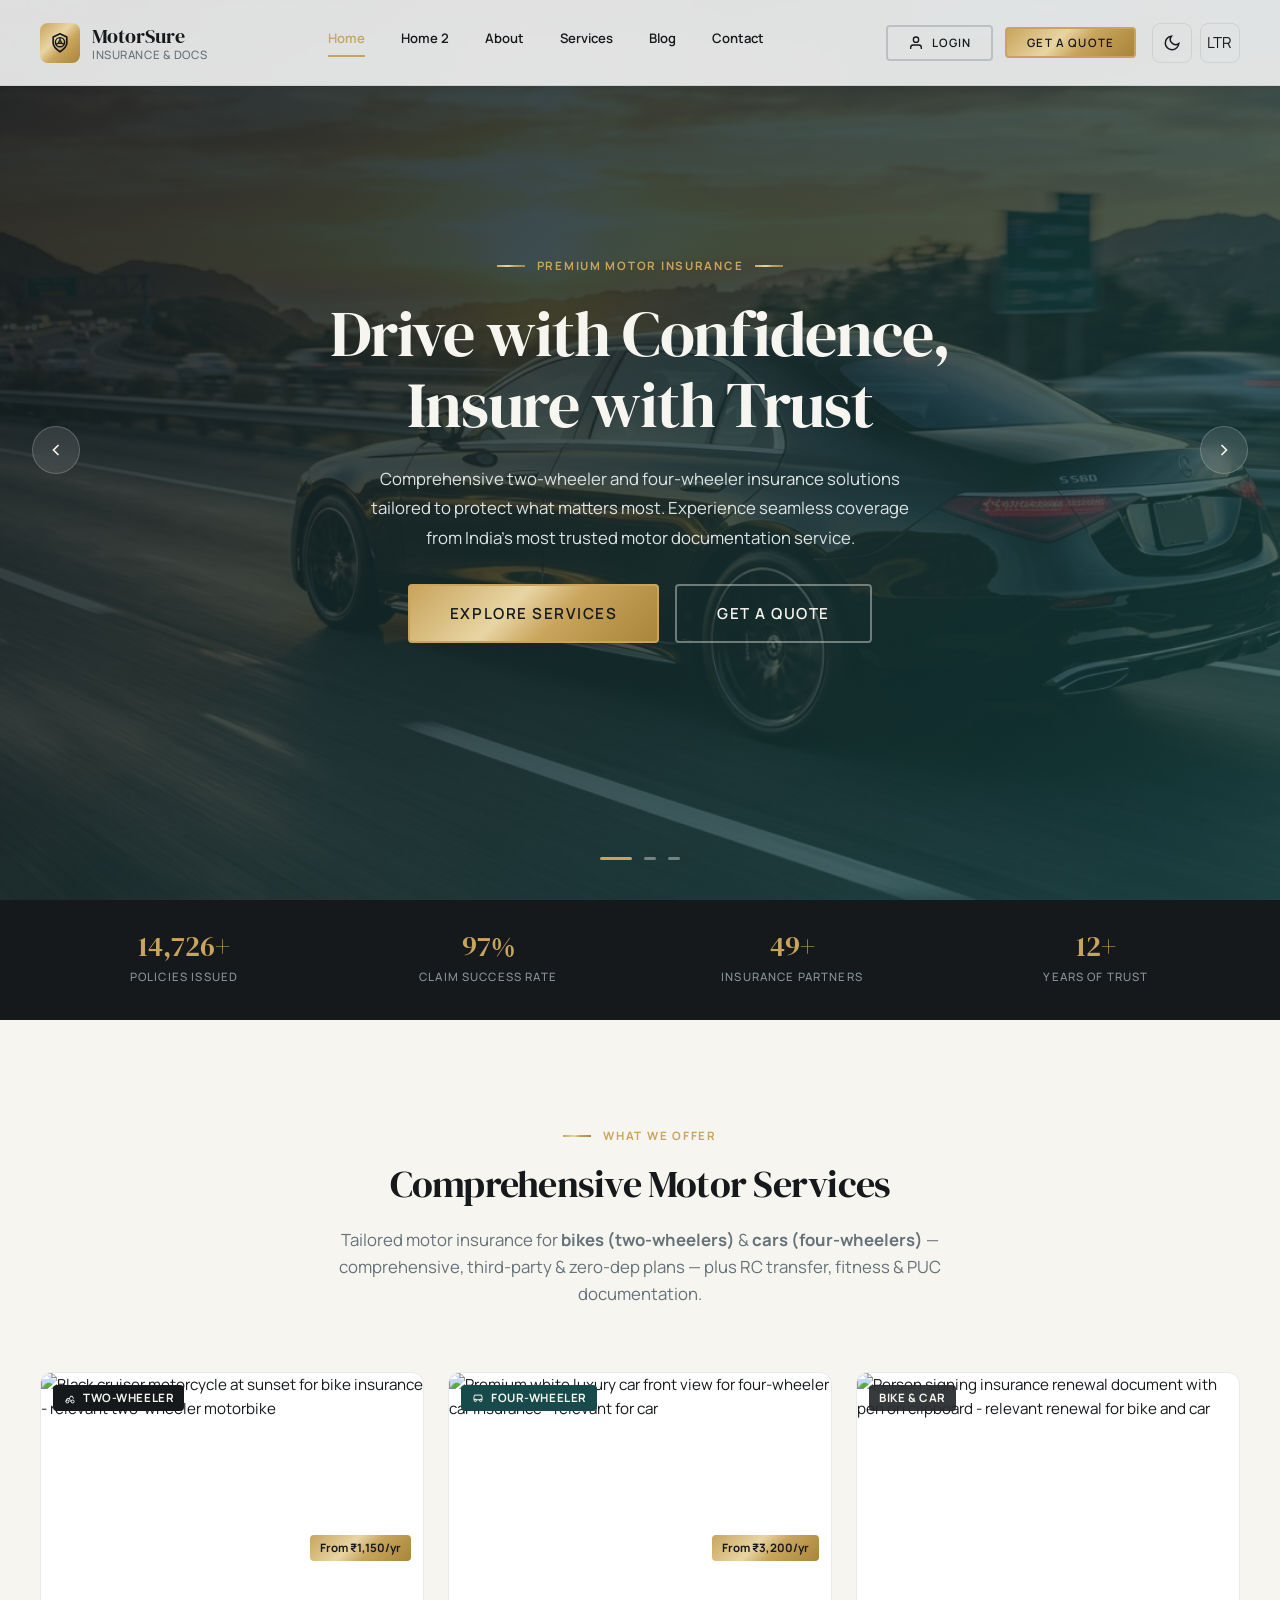
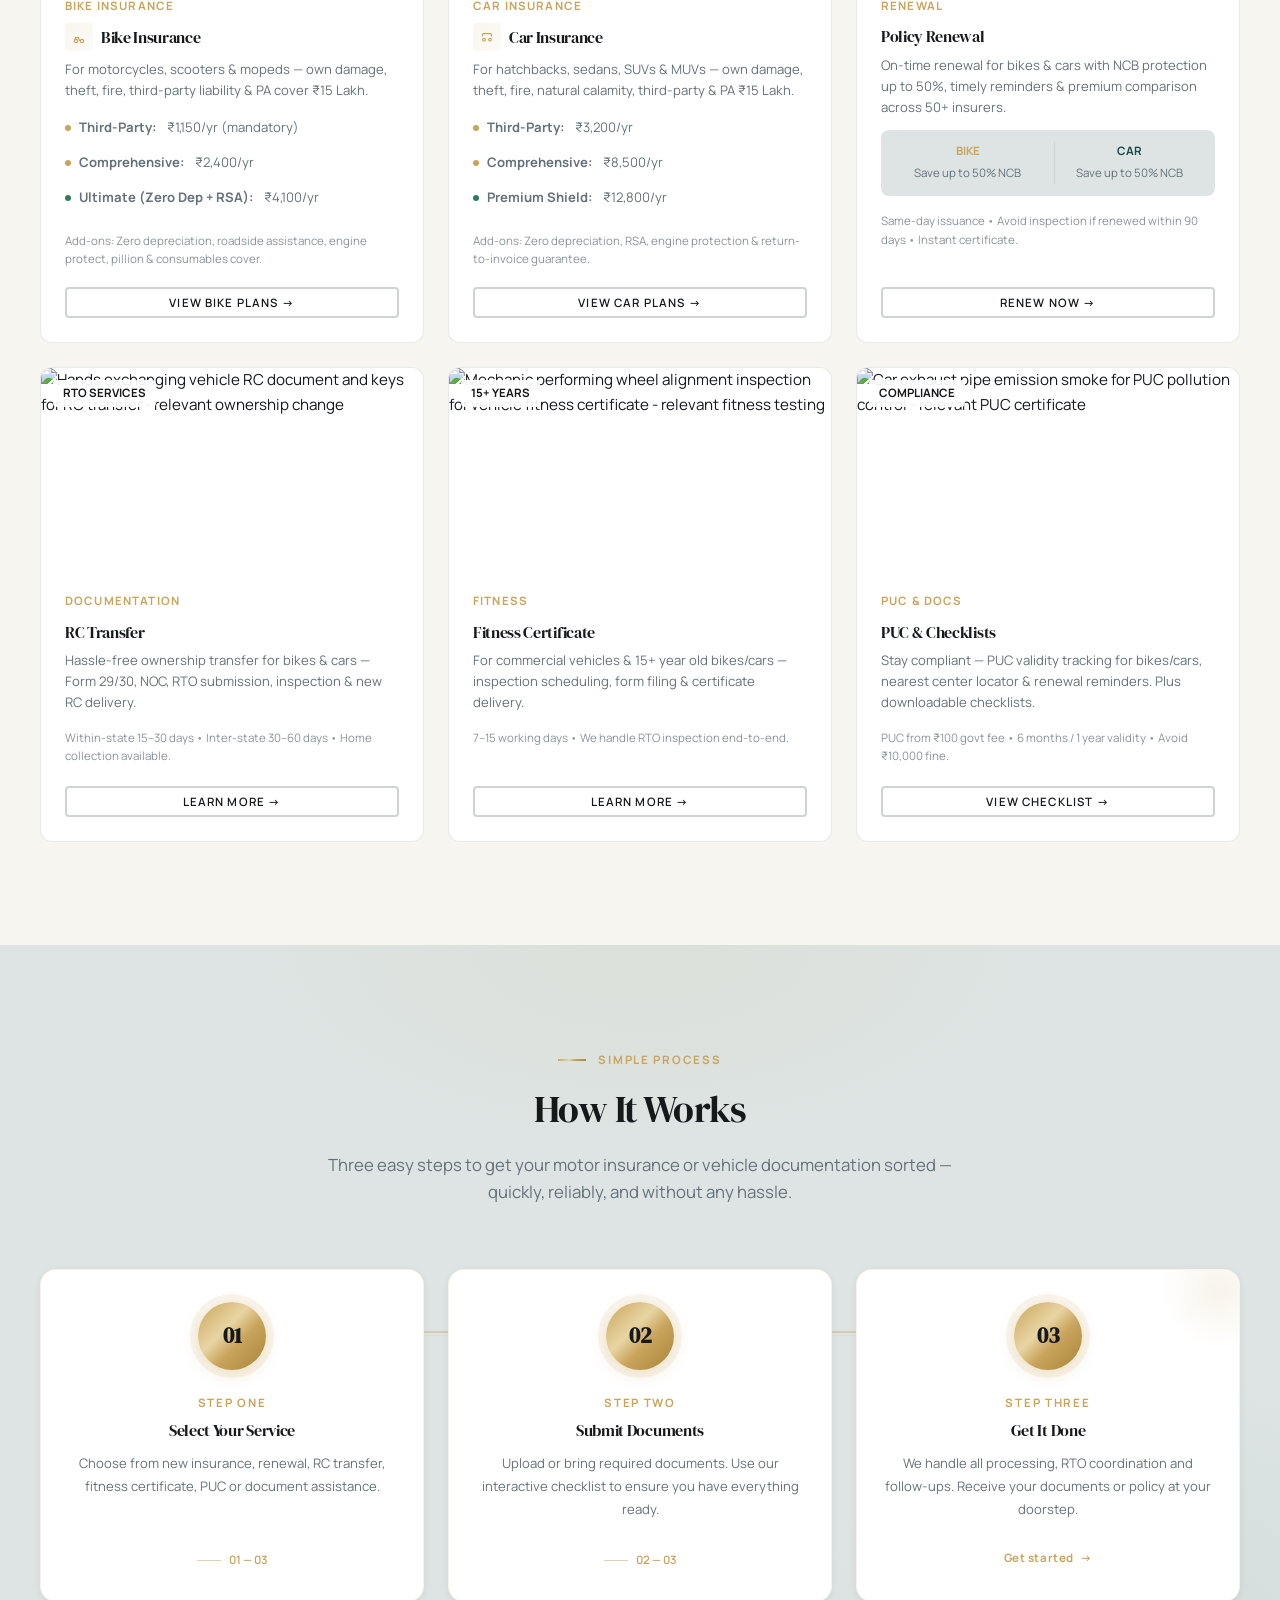
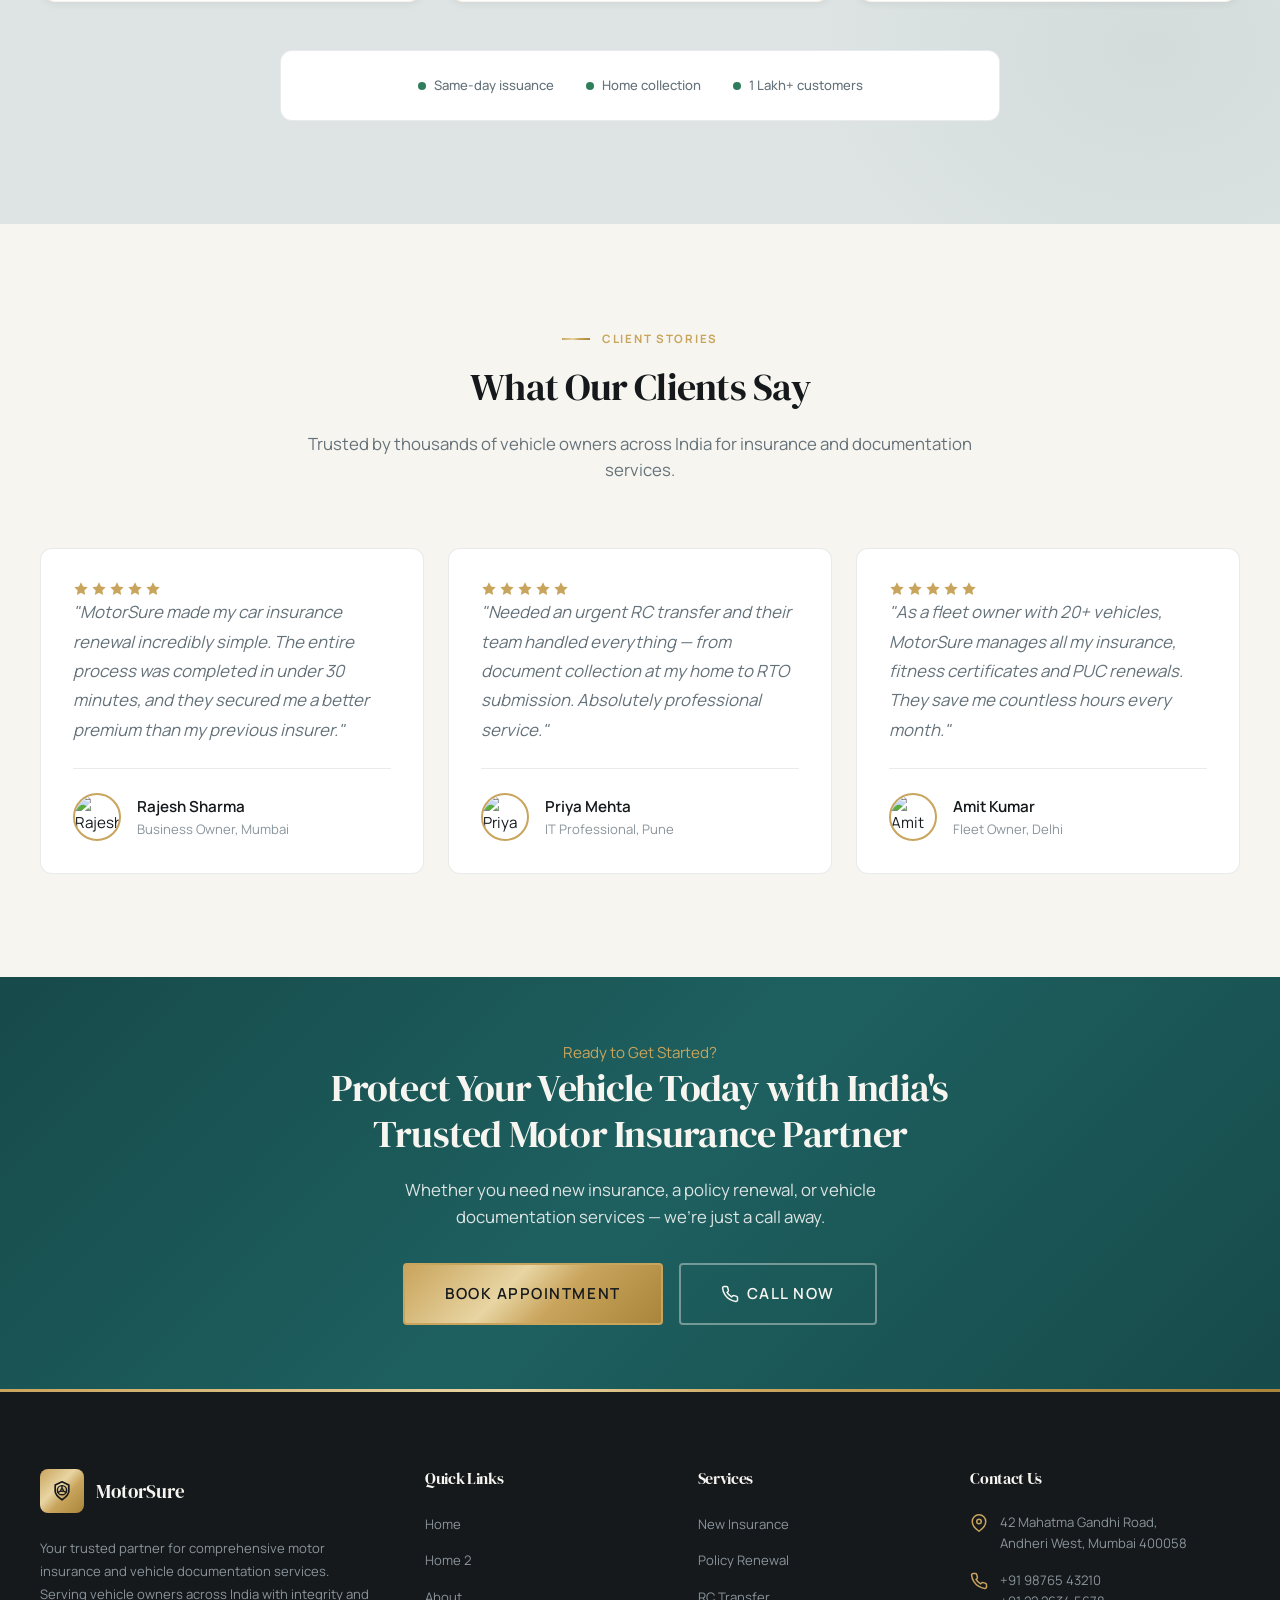
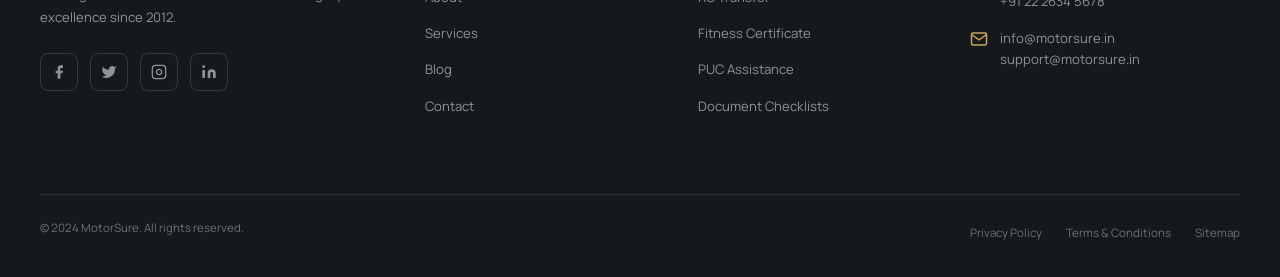
==== commit 2c37022f: "bugs fixed" ====
--- a/index.html
+++ b/index.html
@@ -55,6 +55,10 @@
       </nav>
 
       <div class="navbar__actions">
+        <a href="login.html" class="btn btn--ghost btn--sm navbar__login" data-login-trigger aria-label="Login">
+          <svg viewBox="0 0 24 24" fill="none" stroke="currentColor" stroke-width="2" width="16" height="16" aria-hidden="true"><path d="M20 21v-2a4 4 0 00-4-4H8a4 4 0 00-4 4v2"/><circle cx="12" cy="7" r="4"/></svg>
+          Login
+        </a>
         <a href="contact.html" class="btn btn--primary btn--sm navbar__cta">Get a Quote</a>
         <button class="navbar__toggle-btn" data-theme-toggle aria-label="Toggle dark mode">
           <svg class="icon-sun" viewBox="0 0 24 24" fill="none" stroke="currentColor" stroke-width="2" style="display:none"><circle cx="12" cy="12" r="5"/><line x1="12" y1="1" x2="12" y2="3"/><line x1="12" y1="21" x2="12" y2="23"/><line x1="4.22" y1="4.22" x2="5.64" y2="5.64"/><line x1="18.36" y1="18.36" x2="19.78" y2="19.78"/><line x1="1" y1="12" x2="3" y2="12"/><line x1="21" y1="12" x2="23" y2="12"/><line x1="4.22" y1="19.78" x2="5.64" y2="18.36"/><line x1="18.36" y1="5.64" x2="19.78" y2="4.22"/></svg>
@@ -82,6 +86,13 @@
       <li><a href="blog.html" class="mobile-menu__link">Blog</a></li>
       <li><a href="contact.html" class="mobile-menu__link">Contact</a></li>
     </ul>
+    <div class="mobile-menu__actions">
+      <a href="login.html" class="btn btn--ghost" style="width:100%;justify-content:center;" data-login-trigger>
+        <svg viewBox="0 0 24 24" fill="none" stroke="currentColor" stroke-width="2" width="16" height="16" aria-hidden="true"><path d="M20 21v-2a4 4 0 00-4-4H8a4 4 0 00-4 4v2"/><circle cx="12" cy="7" r="4"/></svg>
+        Login
+      </a>
+      <a href="contact.html" class="btn btn--primary" style="width:100%;justify-content:center;">Get a Quote</a>
+    </div>
   </aside>
 
   <!-- ═══════════════════════════════════════════ -->
@@ -112,7 +123,7 @@
           <div class="hero-slide__overlay"></div>
           <div class="hero-slide__content">
             <span class="hero-slide__label">Two-Wheeler Protection</span>
-            <h2 class="hero-slide__title" style="font-size:var(--fs-display);color:var(--ivory)">Complete Two-Wheeler Insurance Solutions</h2>
+            <h2 class="hero-slide__title">Complete Two-Wheeler Insurance Solutions</h2>
             <p class="hero-slide__text">From sports bikes to daily commuters — get instant policy issuance, hassle-free renewals and 24/7 claim assistance for your two-wheeler.</p>
             <div class="hero-slide__actions">
               <a href="services.html" class="btn btn--primary btn--lg">View Plans</a>
@@ -126,7 +137,7 @@
           <div class="hero-slide__overlay"></div>
           <div class="hero-slide__content">
             <span class="hero-slide__label">Vehicle Documentation</span>
-            <h2 class="hero-slide__title" style="font-size:var(--fs-display);color:var(--ivory)">RC Transfer, Fitness & PUC — All Under One Roof</h2>
+            <h2 class="hero-slide__title">RC Transfer, Fitness & PUC — All Under One Roof</h2>
             <p class="hero-slide__text">Streamlined document processing for RC transfers, fitness certificates, PUC compliance and more. Walk-in or book home collection today.</p>
             <div class="hero-slide__actions">
               <a href="services.html" class="btn btn--primary btn--lg">Start Now</a>
@@ -151,9 +162,9 @@
     </section>
 
     <!-- ══ SECTION 2: Trust Bar ══ -->
-    <section class="section section--dark" id="trust-bar" aria-label="Statistics">
+    <section class="section section--dark" id="trust-bar" aria-label="Statistics" style="padding: var(--space-8) 0;">
       <div class="container">
-        <div class="trust-bar__grid grid" style="grid-template-columns: repeat(4, 1fr); text-align:center;">
+        <div class="trust-bar__grid grid" style="grid-template-columns: repeat(4, 1fr); text-align:center; gap: var(--space-4);">
           <div class="stat reveal reveal-delay-1">
             <span class="stat__number" data-count="15000" data-suffix="+">0</span>
             <span class="stat__label">Policies Issued</span>
@@ -180,58 +191,125 @@
         <div class="section-header reveal">
           <span class="section-label">What We Offer</span>
           <h2>Comprehensive Motor Services</h2>
-          <p>From new insurance policies to essential vehicle documentation, we handle every aspect of your motor needs with precision and care.</p>
+          <p>Tailored motor insurance for <strong>bikes (two-wheelers)</strong> &amp; <strong>cars (four-wheelers)</strong> — comprehensive, third-party &amp; zero-dep plans — plus RC transfer, fitness &amp; PUC documentation.</p>
         </div>
 
         <div class="grid grid-3" style="gap:var(--space-6);">
-          <!-- Service 1 -->
-          <div class="service-card reveal reveal-delay-1">
-            <div class="service-card__icon">
-              <svg viewBox="0 0 24 24" fill="none" stroke="currentColor" stroke-width="1.5"><path d="M9 12l2 2 4-4m5.618-4.016A11.955 11.955 0 0112 2.944a11.955 11.955 0 01-8.618 3.04A12.02 12.02 0 003 9c0 5.591 3.824 10.29 9 11.622 5.176-1.332 9-6.03 9-11.622 0-1.042-.133-2.052-.382-3.016z"/></svg>
-            </div>
-            <h3 class="service-card__title">New Insurance</h3>
-            <p class="service-card__text">Get instant comprehensive or third-party motor insurance for two-wheelers and four-wheelers from top insurers at the best premiums.</p>
-          </div>
-          <!-- Service 2 -->
-          <div class="service-card reveal reveal-delay-2">
-            <div class="service-card__icon">
-              <svg viewBox="0 0 24 24" fill="none" stroke="currentColor" stroke-width="1.5"><path d="M4 4v5h.582m15.356 2A8.001 8.001 0 004.582 9m0 0H9m11 11v-5h-.581m0 0a8.003 8.003 0 01-15.357-2m15.357 2H15"/></svg>
-            </div>
-            <h3 class="service-card__title">Policy Renewal</h3>
-            <p class="service-card__text">Seamless policy renewal with no-claim bonus protection, timely reminders, and assistance in choosing the best renewal plan for your vehicle.</p>
-          </div>
-          <!-- Service 3 -->
-          <div class="service-card reveal reveal-delay-3">
-            <div class="service-card__icon">
-              <svg viewBox="0 0 24 24" fill="none" stroke="currentColor" stroke-width="1.5"><path d="M8 7h12m0 0l-4-4m4 4l-4 4m0 6H4m0 0l4 4m-4-4l4-4"/></svg>
-            </div>
-            <h3 class="service-card__title">RC Transfer</h3>
-            <p class="service-card__text">Hassle-free Registration Certificate transfer for vehicle ownership changes. Complete documentation support with RTO coordination.</p>
-          </div>
-          <!-- Service 4 -->
-          <div class="service-card reveal reveal-delay-4">
-            <div class="service-card__icon">
-              <svg viewBox="0 0 24 24" fill="none" stroke="currentColor" stroke-width="1.5"><path d="M9 12l2 2 4-4M7.835 4.697a3.42 3.42 0 001.946-.806 3.42 3.42 0 014.438 0 3.42 3.42 0 001.946.806 3.42 3.42 0 013.138 3.138 3.42 3.42 0 00.806 1.946 3.42 3.42 0 010 4.438 3.42 3.42 0 00-.806 1.946 3.42 3.42 0 01-3.138 3.138 3.42 3.42 0 00-1.946.806 3.42 3.42 0 01-4.438 0 3.42 3.42 0 00-1.946-.806 3.42 3.42 0 01-3.138-3.138 3.42 3.42 0 00-.806-1.946 3.42 3.42 0 010-4.438 3.42 3.42 0 00.806-1.946 3.42 3.42 0 013.138-3.138z"/></svg>
-            </div>
-            <h3 class="service-card__title">Fitness Certificate</h3>
-            <p class="service-card__text">Timely fitness certificate procurement and renewal for commercial and transport vehicles. We manage inspections and paperwork end-to-end.</p>
-          </div>
-          <!-- Service 5 -->
-          <div class="service-card reveal reveal-delay-5">
-            <div class="service-card__icon">
-              <svg viewBox="0 0 24 24" fill="none" stroke="currentColor" stroke-width="1.5"><path d="M19.428 15.428a2 2 0 00-1.022-.547l-2.387-.477a6 6 0 00-3.86.517l-.318.158a6 6 0 01-3.86.517L6.05 15.21a2 2 0 00-1.806.547M8 4h8l-1 1v5.172a2 2 0 00.586 1.414l5 5c1.26 1.26.367 3.414-1.415 3.414H4.828c-1.782 0-2.674-2.154-1.414-3.414l5-5A2 2 0 009 10.172V5L8 4z"/></svg>
-            </div>
-            <h3 class="service-card__title">PUC Assistance</h3>
-            <p class="service-card__text">Pollution Under Control certificate support — locate nearest PUC centers, track validity, and get renewal reminders automatically.</p>
-          </div>
-          <!-- Service 6 -->
-          <div class="service-card reveal reveal-delay-6">
-            <div class="service-card__icon">
-              <svg viewBox="0 0 24 24" fill="none" stroke="currentColor" stroke-width="1.5"><path d="M9 5H7a2 2 0 00-2 2v12a2 2 0 002 2h10a2 2 0 002-2V7a2 2 0 00-2-2h-2M9 5a2 2 0 002 2h2a2 2 0 002-2M9 5a2 2 0 012-2h2a2 2 0 012 2m-3 7h3m-3 4h3m-6-4h.01M9 16h.01"/></svg>
-            </div>
-            <h3 class="service-card__title">Document Checklists</h3>
-            <p class="service-card__text">Never miss a required document again. Access our comprehensive downloadable checklists for every vehicle service and procedure.</p>
-          </div>
+          <!-- Service 1: Bike Insurance — Two-Wheeler -->
+          <article class="card hover-lift img-zoom reveal reveal-delay-1" style="overflow:hidden; display:flex; flex-direction:column;">
+            <div style="position:relative; height:200px; overflow:hidden; flex-shrink:0;">
+              <img src="https://images.pexels.com/photos/2116475/pexels-photo-2116475.jpeg?auto=compress&cs=tinysrgb&w=800" alt="Black cruiser motorcycle at sunset for bike insurance - relevant two-wheeler motorbike" class="card__image" style="height:100%; width:100%; object-fit:cover; display:block;" loading="lazy">
+              <span style="position:absolute; top:var(--space-3); left:var(--space-3); background:var(--obsidian); color:var(--ivory); padding:4px 10px; border-radius:var(--radius-sm); font-size:var(--fs-caption); font-weight:var(--fw-bold); letter-spacing:var(--ls-wide); display:inline-flex; align-items:center; gap:6px;">
+                <svg viewBox="0 0 24 24" fill="none" stroke="currentColor" stroke-width="1.7" width="14" height="14" aria-hidden="true"><path d="M5 18l2-5h4l2 5"/><circle cx="7.5" cy="18" r="2.5"/><circle cx="16.5" cy="18" r="2.5"/><path d="M11 13l2-4h3l2 4"/></svg> TWO-WHEELER
+              </span>
+              <span style="position:absolute; bottom:var(--space-3); right:var(--space-3); background:var(--gradient-gold); color:var(--obsidian); padding:4px 10px; border-radius:var(--radius-sm); font-size:var(--fs-caption); font-weight:var(--fw-bold);">From ₹1,150/yr</span>
+            </div>
+            <div class="card__body" style="padding:var(--space-6); flex:1; display:flex; flex-direction:column;">
+              <span class="card__label" style="margin-bottom:var(--space-2);">Bike Insurance</span>
+              <h3 class="card__title" style="font-size:var(--fs-h5); margin-bottom:var(--space-2); display:flex; align-items:center; gap:8px;">
+                <span style="width:28px; height:28px; border-radius:var(--radius-sm); background:var(--gradient-gold-subtle); display:flex; align-items:center; justify-content:center; color:var(--color-accent); flex-shrink:0;"><svg viewBox="0 0 24 24" fill="none" stroke="currentColor" stroke-width="1.7" width="16" height="16"><path d="M5 18l2-5h4l2 5"/><circle cx="7.5" cy="18" r="2.5"/><circle cx="16.5" cy="18" r="2.5"/></svg></span>
+                Bike Insurance
+              </h3>
+              <p class="card__text" style="font-size:var(--fs-small); margin-bottom:var(--space-4); flex:none;">For motorcycles, scooters & mopeds — own damage, theft, fire, third-party liability & PA cover ₹15 Lakh.</p>
+              <ul style="list-style:none; padding:0; margin:0 0 var(--space-4); display:flex; flex-direction:column; gap:6px; font-size:var(--fs-small); color:var(--color-text-secondary);">
+                <li style="display:flex; align-items:center; gap:8px;"><span style="width:6px; height:6px; border-radius:50%; background:var(--color-accent); flex-shrink:0;"></span> <strong>Third-Party:</strong>&nbsp;₹1,150/yr (mandatory)</li>
+                <li style="display:flex; align-items:center; gap:8px;"><span style="width:6px; height:6px; border-radius:50%; background:var(--color-accent); flex-shrink:0;"></span> <strong>Comprehensive:</strong>&nbsp;₹2,400/yr</li>
+                <li style="display:flex; align-items:center; gap:8px;"><span style="width:6px; height:6px; border-radius:50%; background:var(--color-success); flex-shrink:0;"></span> <strong>Ultimate (Zero Dep + RSA):</strong>&nbsp;₹4,100/yr</li>
+              </ul>
+              <p style="font-size:var(--fs-caption); color:var(--color-text-muted); margin:0 0 var(--space-5); line-height:1.5;">Add-ons: Zero depreciation, roadside assistance, engine protect, pillion & consumables cover.</p>
+              <a href="services.html" class="btn btn--ghost btn--sm" style="margin-top:auto; width:100%; justify-content:center;">View Bike Plans →</a>
+            </div>
+          </article>
+
+          <!-- Service 2: Car Insurance — Four-Wheeler -->
+          <article class="card hover-lift img-zoom reveal reveal-delay-2" style="overflow:hidden; display:flex; flex-direction:column;">
+            <div style="position:relative; height:200px; overflow:hidden; flex-shrink:0;">
+              <img src="https://images.unsplash.com/photo-1549399542-7e3f8b79c341?auto=format&fit=crop&w=800&q=80" alt="Premium white luxury car front view for four-wheeler car insurance - relevant for car" class="card__image" style="height:100%; width:100%; object-fit:cover; display:block;" loading="lazy">
+              <span style="position:absolute; top:var(--space-3); left:var(--space-3); background:var(--teal); color:var(--ivory); padding:4px 10px; border-radius:var(--radius-sm); font-size:var(--fs-caption); font-weight:var(--fw-bold); letter-spacing:var(--ls-wide); display:inline-flex; align-items:center; gap:6px;">
+                <svg viewBox="0 0 24 24" fill="none" stroke="currentColor" stroke-width="1.7" width="14" height="14" aria-hidden="true"><path d="M5 11l1-4h12l1 4"/><circle cx="7.5" cy="16" r="2"/><circle cx="16.5" cy="16" r="2"/><path d="M5 11v4h14v-4"/></svg> FOUR-WHEELER
+              </span>
+              <span style="position:absolute; bottom:var(--space-3); right:var(--space-3); background:var(--gradient-gold); color:var(--obsidian); padding:4px 10px; border-radius:var(--radius-sm); font-size:var(--fs-caption); font-weight:var(--fw-bold);">From ₹3,200/yr</span>
+            </div>
+            <div class="card__body" style="padding:var(--space-6); flex:1; display:flex; flex-direction:column;">
+              <span class="card__label" style="margin-bottom:var(--space-2);">Car Insurance</span>
+              <h3 class="card__title" style="font-size:var(--fs-h5); margin-bottom:var(--space-2); display:flex; align-items:center; gap:8px;">
+                <span style="width:28px; height:28px; border-radius:var(--radius-sm); background:var(--gradient-gold-subtle); display:flex; align-items:center; justify-content:center; color:var(--color-accent); flex-shrink:0;"><svg viewBox="0 0 24 24" fill="none" stroke="currentColor" stroke-width="1.7" width="16" height="16"><path d="M5 11l1-4h12l1 4"/><circle cx="7.5" cy="16" r="2"/><circle cx="16.5" cy="16" r="2"/></svg></span>
+                Car Insurance
+              </h3>
+              <p class="card__text" style="font-size:var(--fs-small); margin-bottom:var(--space-4); flex:none;">For hatchbacks, sedans, SUVs & MUVs — own damage, theft, fire, natural calamity, third-party & PA ₹15 Lakh.</p>
+              <ul style="list-style:none; padding:0; margin:0 0 var(--space-4); display:flex; flex-direction:column; gap:6px; font-size:var(--fs-small); color:var(--color-text-secondary);">
+                <li style="display:flex; align-items:center; gap:8px;"><span style="width:6px; height:6px; border-radius:50%; background:var(--color-accent); flex-shrink:0;"></span> <strong>Third-Party:</strong>&nbsp;₹3,200/yr</li>
+                <li style="display:flex; align-items:center; gap:8px;"><span style="width:6px; height:6px; border-radius:50%; background:var(--color-accent); flex-shrink:0;"></span> <strong>Comprehensive:</strong>&nbsp;₹8,500/yr</li>
+                <li style="display:flex; align-items:center; gap:8px;"><span style="width:6px; height:6px; border-radius:50%; background:var(--color-success); flex-shrink:0;"></span> <strong>Premium Shield:</strong>&nbsp;₹12,800/yr</li>
+              </ul>
+              <p style="font-size:var(--fs-caption); color:var(--color-text-muted); margin:0 0 var(--space-5); line-height:1.5;">Add-ons: Zero depreciation, RSA, engine protection & return-to-invoice guarantee.</p>
+              <a href="services.html" class="btn btn--ghost btn--sm" style="margin-top:auto; width:100%; justify-content:center;">View Car Plans →</a>
+            </div>
+          </article>
+
+          <!-- Service 3: Policy Renewal — Both -->
+          <article class="card hover-lift img-zoom reveal reveal-delay-3" style="overflow:hidden; display:flex; flex-direction:column;">
+            <div style="position:relative; height:200px; overflow:hidden; flex-shrink:0;">
+              <img src="https://images.pexels.com/photos/3760067/pexels-photo-3760067.jpeg?auto=compress&cs=tinysrgb&w=800" alt="Person signing insurance renewal document with pen on clipboard - relevant renewal for bike and car" class="card__image" style="height:100%; width:100%; object-fit:cover; display:block;" loading="lazy">
+              <span style="position:absolute; top:var(--space-3); left:var(--space-3); background:rgba(21,25,28,0.85); color:var(--ivory); padding:4px 10px; border-radius:var(--radius-sm); font-size:var(--fs-caption); font-weight:var(--fw-bold); letter-spacing:var(--ls-wide); backdrop-filter:blur(6px);">BIKE & CAR</span>
+            </div>
+            <div class="card__body" style="padding:var(--space-6); flex:1; display:flex; flex-direction:column;">
+              <span class="card__label">Renewal</span>
+              <h3 class="card__title" style="font-size:var(--fs-h5); margin-bottom:var(--space-2);">Policy Renewal</h3>
+              <p class="card__text" style="font-size:var(--fs-small); margin-bottom:var(--space-3);">On-time renewal for bikes & cars with NCB protection up to 50%, timely reminders & premium comparison across 50+ insurers.</p>
+              <div style="display:grid; grid-template-columns:1fr 1fr; gap:var(--space-3); margin-bottom:var(--space-4); padding:var(--space-3); background:var(--color-bg-section); border-radius:var(--radius-md);">
+                <div style="text-align:center;"><span style="display:block; font-size:var(--fs-caption); font-weight:var(--fw-bold); color:var(--color-accent);">BIKE</span><span style="font-size:var(--fs-caption); color:var(--color-text-secondary);">Save up to 50% NCB</span></div>
+                <div style="text-align:center; border-left:1px solid var(--color-border);"><span style="display:block; font-size:var(--fs-caption); font-weight:var(--fw-bold); color:var(--teal);">CAR</span><span style="font-size:var(--fs-caption); color:var(--color-text-secondary);">Save up to 50% NCB</span></div>
+              </div>
+              <p style="font-size:var(--fs-caption); color:var(--color-text-muted); margin:0 0 var(--space-5);">Same-day issuance • Avoid inspection if renewed within 90 days • Instant certificate.</p>
+              <a href="services.html" class="btn btn--ghost btn--sm" style="margin-top:auto; width:100%; justify-content:center;">Renew Now →</a>
+            </div>
+          </article>
+
+          <!-- Service 4: RC Transfer -->
+          <article class="card hover-lift img-zoom reveal reveal-delay-4" style="overflow:hidden; display:flex; flex-direction:column;">
+            <div style="position:relative; height:200px; overflow:hidden; flex-shrink:0;">
+              <img src="https://images.unsplash.com/photo-1450101499163-c8848c66ca85?auto=format&fit=crop&w=800&q=80" alt="Hands exchanging vehicle RC document and keys for RC transfer - relevant ownership change" class="card__image" style="height:100%; width:100%; object-fit:cover; display:block;" loading="lazy">
+              <span style="position:absolute; top:var(--space-3); left:var(--space-3); background:rgba(255,255,255,0.92); color:var(--obsidian); padding:4px 10px; border-radius:var(--radius-sm); font-size:var(--fs-caption); font-weight:var(--fw-bold);">RTO SERVICES</span>
+            </div>
+            <div class="card__body" style="padding:var(--space-6); flex:1; display:flex; flex-direction:column;">
+              <span class="card__label">Documentation</span>
+              <h3 class="card__title" style="font-size:var(--fs-h5); margin-bottom:var(--space-2);">RC Transfer</h3>
+              <p class="card__text" style="font-size:var(--fs-small); margin-bottom:var(--space-4);">Hassle-free ownership transfer for bikes & cars — Form 29/30, NOC, RTO submission, inspection & new RC delivery.</p>
+              <p style="font-size:var(--fs-caption); color:var(--color-text-muted); margin:0 0 var(--space-5);">Within-state 15–30 days • Inter-state 30–60 days • Home collection available.</p>
+              <a href="services.html" class="btn btn--ghost btn--sm" style="margin-top:auto; width:100%; justify-content:center;">Learn More →</a>
+            </div>
+          </article>
+
+          <!-- Service 5: Fitness Certificate -->
+          <article class="card hover-lift img-zoom reveal reveal-delay-5" style="overflow:hidden; display:flex; flex-direction:column;">
+            <div style="position:relative; height:200px; overflow:hidden; flex-shrink:0;">
+              <img src="https://images.pexels.com/photos/3806288/pexels-photo-3806288.jpeg?auto=compress&cs=tinysrgb&w=800" alt="Mechanic performing wheel alignment inspection for vehicle fitness certificate - relevant fitness testing" class="card__image" style="height:100%; width:100%; object-fit:cover; display:block;" loading="lazy">
+              <span style="position:absolute; top:var(--space-3); left:var(--space-3); background:rgba(255,255,255,0.92); color:var(--obsidian); padding:4px 10px; border-radius:var(--radius-sm); font-size:var(--fs-caption); font-weight:var(--fw-bold);">15+ YEARS</span>
+            </div>
+            <div class="card__body" style="padding:var(--space-6); flex:1; display:flex; flex-direction:column;">
+              <span class="card__label">Fitness</span>
+              <h3 class="card__title" style="font-size:var(--fs-h5); margin-bottom:var(--space-2);">Fitness Certificate</h3>
+              <p class="card__text" style="font-size:var(--fs-small); margin-bottom:var(--space-4);">For commercial vehicles & 15+ year old bikes/cars — inspection scheduling, form filing & certificate delivery.</p>
+              <p style="font-size:var(--fs-caption); color:var(--color-text-muted); margin:0 0 var(--space-5);">7–15 working days • We handle RTO inspection end-to-end.</p>
+              <a href="services.html" class="btn btn--ghost btn--sm" style="margin-top:auto; width:100%; justify-content:center;">Learn More →</a>
+            </div>
+          </article>
+
+          <!-- Service 6: PUC & Document Checklists -->
+          <article class="card hover-lift img-zoom reveal reveal-delay-6" style="overflow:hidden; display:flex; flex-direction:column;">
+            <div style="position:relative; height:200px; overflow:hidden; flex-shrink:0;">
+              <img src="https://images.pexels.com/photos/2244746/pexels-photo-2244746.jpeg?auto=compress&cs=tinysrgb&w=800" alt="Car exhaust pipe emission smoke for PUC pollution control - relevant PUC certificate" class="card__image" style="height:100%; width:100%; object-fit:cover; display:block;" loading="lazy">
+              <span style="position:absolute; top:var(--space-3); left:var(--space-3); background:rgba(255,255,255,0.92); color:var(--obsidian); padding:4px 10px; border-radius:var(--radius-sm); font-size:var(--fs-caption); font-weight:var(--fw-bold);">COMPLIANCE</span>
+            </div>
+            <div class="card__body" style="padding:var(--space-6); flex:1; display:flex; flex-direction:column;">
+              <span class="card__label">PUC & Docs</span>
+              <h3 class="card__title" style="font-size:var(--fs-h5); margin-bottom:var(--space-2);">PUC & Checklists</h3>
+              <p class="card__text" style="font-size:var(--fs-small); margin-bottom:var(--space-4);">Stay compliant — PUC validity tracking for bikes/cars, nearest center locator & renewal reminders. Plus downloadable checklists.</p>
+              <p style="font-size:var(--fs-caption); color:var(--color-text-muted); margin:0 0 var(--space-5);">PUC from ₹100 govt fee • 6 months / 1 year validity • Avoid ₹10,000 fine.</p>
+              <a href="services.html" class="btn btn--ghost btn--sm" style="margin-top:auto; width:100%; justify-content:center;">View Checklist →</a>
+            </div>
+          </article>
         </div>
       </div>
     </section>
@@ -323,7 +401,7 @@
             </div>
             <p class="testimonial-card__quote">"MotorSure made my car insurance renewal incredibly simple. The entire process was completed in under 30 minutes, and they secured me a better premium than my previous insurer."</p>
             <div class="testimonial-card__author">
-              <div style="width:48px;height:48px;border-radius:50%;background:var(--gradient-teal);display:flex;align-items:center;justify-content:center;color:var(--ivory);font-weight:700;font-size:1.1rem;flex-shrink:0;">RS</div>
+              <img src="https://images.pexels.com/photos/220453/pexels-photo-220453.jpeg?auto=compress&cs=tinysrgb&w=200" alt="Rajesh Sharma — Business Owner, Mumbai" class="testimonial-card__avatar" loading="lazy" style="width:48px;height:48px;border-radius:50%;object-fit:cover;border:2px solid var(--color-accent);flex-shrink:0;">
               <div>
                 <div class="testimonial-card__name">Rajesh Sharma</div>
                 <div class="testimonial-card__role">Business Owner, Mumbai</div>
@@ -341,7 +419,7 @@
             </div>
             <p class="testimonial-card__quote">"Needed an urgent RC transfer and their team handled everything — from document collection at my home to RTO submission. Absolutely professional service."</p>
             <div class="testimonial-card__author">
-              <div style="width:48px;height:48px;border-radius:50%;background:var(--gradient-gold);display:flex;align-items:center;justify-content:center;color:var(--obsidian);font-weight:700;font-size:1.1rem;flex-shrink:0;">PM</div>
+              <img src="https://images.pexels.com/photos/1239291/pexels-photo-1239291.jpeg?auto=compress&cs=tinysrgb&w=200" alt="Priya Mehta — IT Professional, Pune" class="testimonial-card__avatar" loading="lazy" style="width:48px;height:48px;border-radius:50%;object-fit:cover;border:2px solid var(--color-accent);flex-shrink:0;">
               <div>
                 <div class="testimonial-card__name">Priya Mehta</div>
                 <div class="testimonial-card__role">IT Professional, Pune</div>
@@ -359,7 +437,7 @@
             </div>
             <p class="testimonial-card__quote">"As a fleet owner with 20+ vehicles, MotorSure manages all my insurance, fitness certificates and PUC renewals. They save me countless hours every month."</p>
             <div class="testimonial-card__author">
-              <div style="width:48px;height:48px;border-radius:50%;background:linear-gradient(135deg,#174A4A,#C9A45C);display:flex;align-items:center;justify-content:center;color:var(--ivory);font-weight:700;font-size:1.1rem;flex-shrink:0;">AK</div>
+              <img src="https://images.pexels.com/photos/614810/pexels-photo-614810.jpeg?auto=compress&cs=tinysrgb&w=200" alt="Amit Kumar — Fleet Owner, Delhi" class="testimonial-card__avatar" loading="lazy" style="width:48px;height:48px;border-radius:50%;object-fit:cover;border:2px solid var(--color-accent);flex-shrink:0;">
               <div>
                 <div class="testimonial-card__name">Amit Kumar</div>
                 <div class="testimonial-card__role">Fleet Owner, Delhi</div>
@@ -471,6 +549,7 @@
   <script src="js/back-to-top.js"></script>
   <script src="js/page-transitions.js"></script>
   <script src="js/lazy-load.js"></script>
+  <script src="js/login.js"></script>
   <script src="js/app.js"></script>
 </body>
 </html>
--- a/css/components.css
+++ b/css/components.css
@@ -652,6 +652,26 @@
   font-weight: var(--fw-medium);
 }
 
+/* ── Trust Bar — compact height (Home Page 1 Vehicle Documentation stats) ── */
+#trust-bar {
+  padding: var(--space-8) 0 !important;
+}
+
+#trust-bar .trust-bar__grid {
+  gap: var(--space-4);
+}
+
+#trust-bar .stat__number {
+  font-size: clamp(1.4rem, 2.2vw, 2rem);
+  margin-bottom: var(--space-1);
+  line-height: 1;
+}
+
+#trust-bar .stat__label {
+  font-size: var(--fs-caption);
+  line-height: 1.3;
+}
+
 /* ── Checkbox List (Document Checklist) ── */
 .checklist {
   list-style: none;
@@ -724,6 +744,22 @@
 
 #vehicle-tabs .tabs {
   justify-content: center;
+  overflow-x: hidden;
+  flex-wrap: wrap;
+  scrollbar-width: none;
+  -ms-overflow-style: none;
+}
+
+#vehicle-tabs .tabs::-webkit-scrollbar {
+  display: none;
+  width: 0;
+  height: 0;
+}
+
+#vehicle-tabs .tabs.reveal.revealed,
+.tabs.reveal.revealed {
+  overflow-x: hidden !important;
+  flex-wrap: wrap !important;
 }
 
 #vehicle-tabs .grid {
@@ -852,3 +888,220 @@
   max-width: 960px;
   margin: 0 auto;
 }
+
+/* ── Login Modal ── */
+.login-modal {
+  position: fixed;
+  inset: 0;
+  z-index: var(--z-modal);
+  display: flex;
+  align-items: center;
+  justify-content: center;
+  padding: var(--space-4);
+  opacity: 0;
+  visibility: hidden;
+  pointer-events: none;
+  transition: opacity var(--duration-normal) var(--ease-out), visibility var(--duration-normal) var(--ease-out);
+}
+
+.login-modal.open {
+  opacity: 1;
+  visibility: visible;
+  pointer-events: all;
+}
+
+.login-modal__overlay {
+  position: absolute;
+  inset: 0;
+  background: var(--color-overlay);
+  backdrop-filter: blur(4px);
+  -webkit-backdrop-filter: blur(4px);
+}
+
+.login-modal__dialog {
+  position: relative;
+  z-index: 1;
+  width: 100%;
+  max-width: 440px;
+  max-height: 90vh;
+  overflow-y: auto;
+  background: var(--color-bg-card);
+  border-radius: var(--radius-xl);
+  box-shadow: var(--shadow-2xl);
+  border: 1px solid var(--color-border);
+  padding: var(--space-8);
+  transform: translateY(16px) scale(0.98);
+  transition: transform var(--duration-normal) var(--ease-out);
+}
+
+.login-modal.open .login-modal__dialog {
+  transform: translateY(0) scale(1);
+}
+
+.login-modal__close {
+  position: absolute;
+  top: var(--space-4);
+  right: var(--space-4);
+  width: 36px;
+  height: 36px;
+  display: flex;
+  align-items: center;
+  justify-content: center;
+  background: transparent;
+  border: 1px solid var(--color-border);
+  border-radius: var(--radius-md);
+  cursor: pointer;
+  color: var(--color-text-muted);
+  transition: var(--transition-base);
+}
+
+.login-modal__close:hover {
+  border-color: var(--color-accent);
+  color: var(--color-accent);
+}
+
+.login-modal__close svg {
+  width: 18px;
+  height: 18px;
+}
+
+.login-modal__header {
+  text-align: center;
+  margin-bottom: var(--space-8);
+  padding-top: var(--space-2);
+}
+
+.login-modal__icon {
+  width: 56px;
+  height: 56px;
+  margin: 0 auto var(--space-4);
+  border-radius: var(--radius-lg);
+  background: var(--gradient-gold);
+  display: flex;
+  align-items: center;
+  justify-content: center;
+  color: var(--obsidian);
+}
+
+.login-modal__header h2 {
+  margin-bottom: var(--space-2);
+  font-size: var(--fs-h3);
+}
+
+.login-modal__header p {
+  font-size: var(--fs-small);
+  color: var(--color-text-secondary);
+  margin-bottom: 0;
+}
+
+.login-modal__form .form-group {
+  margin-bottom: var(--space-5);
+}
+
+.login-modal__form .form-input {
+  width: 100%;
+}
+
+.login-modal__meta {
+  display: flex;
+  align-items: center;
+  justify-content: space-between;
+  gap: var(--space-4);
+  margin-bottom: var(--space-6);
+  flex-wrap: wrap;
+}
+
+.login-modal__remember {
+  display: flex;
+  align-items: center;
+  gap: var(--space-2);
+  font-size: var(--fs-small);
+  color: var(--color-text-secondary);
+  cursor: pointer;
+  user-select: none;
+}
+
+.login-modal__remember input {
+  width: 16px;
+  height: 16px;
+  accent-color: var(--color-accent);
+  cursor: pointer;
+}
+
+.login-modal__forgot {
+  font-size: var(--fs-small);
+  font-weight: var(--fw-medium);
+  color: var(--color-accent);
+  text-decoration: none;
+}
+
+.login-modal__forgot:hover {
+  color: var(--color-accent-dark);
+  text-decoration: underline;
+}
+
+.login-modal__divider {
+  display: flex;
+  align-items: center;
+  gap: var(--space-4);
+  margin: var(--space-6) 0;
+  font-size: var(--fs-caption);
+  color: var(--color-text-muted);
+  text-transform: uppercase;
+  letter-spacing: var(--ls-wider);
+}
+
+.login-modal__divider::before,
+.login-modal__divider::after {
+  content: '';
+  flex: 1;
+  height: 1px;
+  background: var(--color-border);
+}
+
+.login-modal__footer {
+  text-align: center;
+  font-size: var(--fs-small);
+  color: var(--color-text-secondary);
+  margin-top: var(--space-6);
+  padding-top: var(--space-6);
+  border-top: 1px solid var(--color-border);
+}
+
+.login-modal__footer a {
+  font-weight: var(--fw-semibold);
+  color: var(--color-accent);
+}
+
+/* Login Page */
+.login-page {
+  min-height: 100vh;
+  display: flex;
+  align-items: center;
+  justify-content: center;
+  padding: calc(var(--space-16) + 60px) var(--space-4) var(--space-16);
+  background: var(--color-bg);
+  position: relative;
+  overflow: hidden;
+}
+
+.login-page::before {
+  content: '';
+  position: absolute;
+  width: 600px;
+  height: 600px;
+  border-radius: 50%;
+  background: var(--gradient-gold-subtle);
+  filter: blur(80px);
+  opacity: 0.4;
+  top: -200px;
+  right: -200px;
+  pointer-events: none;
+}
+
+.login-page__card {
+  width: 100%;
+  max-width: 440px;
+  position: relative;
+  z-index: 1;
+}
--- a/css/layout.css
+++ b/css/layout.css
@@ -154,6 +154,26 @@
   margin-right: var(--space-2);
 }
 
+.navbar__login {
+  display: inline-flex;
+  align-items: center;
+  gap: var(--space-2);
+  font-weight: var(--fw-semibold);
+  text-decoration: none;
+  white-space: nowrap;
+}
+
+.navbar__login svg {
+  width: 16px;
+  height: 16px;
+  flex-shrink: 0;
+}
+
+/* Login button subtle divider */
+.navbar__actions .navbar__login + .navbar__cta {
+  margin-left: var(--space-1);
+}
+
 /* Hamburger */
 .navbar__hamburger {
   display: none;
@@ -257,7 +277,8 @@
 
 .mobile-menu__actions {
   display: flex;
-  gap: var(--space-4);
+  flex-direction: column;
+  gap: var(--space-3);
   margin-bottom: var(--space-8);
 }
 
--- a/css/responsive.css
+++ b/css/responsive.css
@@ -161,9 +161,14 @@
     height: 180px;
   }
 
-  /* Trust bar stats */
+  /* Trust bar stats — reduced height */
+  #trust-bar {
+    padding: var(--space-6) 0 !important;
+  }
+
   .trust-bar__grid {
     grid-template-columns: repeat(2, 1fr) !important;
+    gap: var(--space-3) !important;
   }
 
   /* Timeline vertical only */
@@ -171,15 +176,58 @@
     flex-direction: column;
   }
 
-  /* Tabs scrollable */
+  /* Tabs — Home2 Insurance Plans scroll removed (no horizontal scroll) */
   .tabs {
-    overflow-x: auto;
-    -webkit-overflow-scrolling: touch;
-    scrollbar-width: none;
-  }
-
-  .tabs::-webkit-scrollbar {
-    display: none;
+    overflow-x: visible;
+    flex-wrap: wrap;
+    justify-content: center;
+  }
+
+  #vehicle-tabs .tabs {
+    overflow-x: hidden;
+    flex-wrap: wrap;
+    justify-content: center;
+    min-width: 0;
+  }
+
+  #vehicle-tabs {
+    overflow-x: hidden;
+    max-width: 100%;
+  }
+
+  #vehicle-tabs .container {
+    overflow-x: hidden;
+    max-width: 100%;
+  }
+
+  #vehicle-tabs .tab-panel .grid {
+    overflow: hidden;
+    max-width: 100%;
+  }
+
+  #vehicle-tabs .card {
+    max-width: 100%;
+    min-width: 0;
+  }
+
+  /* Hide right-corner scrollbar deeply for Home2 Insurance Plans */
+  #vehicle-tabs::-webkit-scrollbar,
+  #vehicle-tabs .tabs::-webkit-scrollbar,
+  #vehicle-tabs .tab-panel::-webkit-scrollbar,
+  #vehicle-tabs .container::-webkit-scrollbar {
+    display: none !important;
+    width: 0 !important;
+    height: 0 !important;
+  }
+  #vehicle-tabs {
+    scrollbar-width: none !important;
+    -ms-overflow-style: none !important;
+  }
+  html, body {
+    overflow-x: hidden !important;
+  }
+  ::-webkit-scrollbar-corner {
+    background: transparent !important;
   }
 
   /* Blog grid */
@@ -198,6 +246,11 @@
     right: var(--space-5);
     width: 42px;
     height: 42px;
+  }
+
+  /* Interest / Insurance Plans — image wrapper responsive */
+  #vehicle-tabs .card > div:first-of-type {
+    height: 180px !important;
   }
 
   /* How it works cards */
@@ -498,32 +551,77 @@
     --section-padding: clamp(2.5rem, 5vw, 3.5rem);
   }
 
-  .navbar__cta {
+  .navbar__cta,
+  .navbar__login {
     display: none;
   }
 
   .hero-slider {
-    min-height: 400px;
-    max-height: 550px;
+    min-height: 420px;
+    max-height: 560px;
+    height: 80vh;
+  }
+
+  .hero-slide {
+    align-items: center;
+    justify-content: center;
+    padding-top: 72px;
+    padding-bottom: 48px;
+    box-sizing: border-box;
   }
 
   .hero-slide__content {
     padding: 0 var(--space-4);
     margin-left: auto;
     margin-right: auto;
+    max-width: 400px;
+    text-align: center;
   }
 
   .hero-slide__label {
     font-size: 0.65rem;
+    margin-bottom: var(--space-3);
   }
 
   .hero-slide__title {
-    font-size: clamp(1.5rem, 7vw, 2.2rem);
+    font-size: clamp(1.4rem, 6vw, 2rem);
+    line-height: 1.25;
+    margin-bottom: var(--space-3);
+    text-wrap: balance;
   }
 
   .hero-slide__text {
     font-size: var(--fs-small);
-    margin-bottom: var(--space-6);
+    line-height: 1.5;
+    margin-bottom: var(--space-5);
+    max-width: 360px;
+    margin-left: auto;
+    margin-right: auto;
+  }
+
+  .hero-slide__actions {
+    display: flex;
+    flex-direction: row;
+    justify-content: center;
+    align-items: center;
+    gap: var(--space-3);
+    width: 100%;
+    max-width: 360px;
+    margin: 0 auto;
+  }
+
+  .hero-slide__actions .btn {
+    flex: 1 1 0;
+    min-width: 0;
+    padding: 0.75rem 0.85rem;
+    font-size: 0.85rem;
+    white-space: nowrap;
+    text-align: center;
+    justify-content: center;
+  }
+
+  .hero-slider__dots {
+    bottom: var(--space-4);
   }
 
   .btn {
@@ -560,9 +658,13 @@
     gap: var(--space-6);
   }
 
-  /* Trust bar */
+  /* Trust bar — compact on phones */
+  #trust-bar {
+    padding: var(--space-5) 0 !important;
+  }
+
   .trust-bar__grid {
-    gap: var(--space-4) !important;
+    gap: var(--space-3) !important;
   }
 
   /* Card body */
@@ -619,32 +721,92 @@
   }
 
   .hero-slider {
-    min-height: 380px;
-    max-height: 500px;
+    height: 82vh !important;
+    min-height: 440px !important;
+    max-height: 520px !important;
+  }
+
+  .hero-slide {
+    display: flex !important;
+    align-items: center !important;
+    justify-content: center !important;
+    padding-top: 70px !important;
+    padding-bottom: 48px !important;
+    box-sizing: border-box !important;
   }
 
   .hero-slide__content {
-    padding: 0 var(--space-3);
-  }
-
-  .hero-slide__title {
-    font-size: clamp(1.4rem, 6vw, 1.9rem);
-    line-height: 1.15;
-  }
-
-  .hero-slide__text {
-    font-size: var(--fs-small);
-    margin-bottom: var(--space-6);
+    padding: 0 var(--space-3) !important;
+    margin: 0 auto !important;
+    box-sizing: border-box !important;
+    display: flex !important;
+    flex-direction: column !important;
+    align-items: center !important;
+    justify-content: center !important;
+    text-align: center !important;
+    width: 100% !important;
+    max-width: 330px !important;
   }
 
   .hero-slide__label {
-    font-size: 0.6rem;
-    gap: var(--space-2);
+    font-size: 0.62rem !important;
+    letter-spacing: var(--ls-wide) !important;
+    gap: var(--space-2) !important;
+    margin-bottom: var(--space-2) !important;
+    white-space: nowrap !important;
   }
 
   .hero-slide__label::before,
   .hero-slide__label::after {
-    width: 18px;
+    width: 16px !important;
+    height: 2px !important;
+  }
+
+  .hero-slide__title {
+    font-size: 1.32rem !important;
+    line-height: 1.25 !important;
+    margin-bottom: var(--space-3) !important;
+    color: var(--ivory) !important;
+    text-wrap: balance !important;
+    max-width: 320px !important;
+    word-break: normal !important;
+  }
+
+  .hero-slide__text {
+    font-size: 0.8rem !important;
+    line-height: 1.45 !important;
+    color: var(--mist) !important;
+    margin-bottom: var(--space-4) !important;
+    max-width: 295px !important;
+    text-align: center !important;
+  }
+
+  .hero-slide__actions {
+    display: flex !important;
+    flex-direction: row !important;
+    flex-wrap: nowrap !important;
+    justify-content: center !important;
+    align-items: center !important;
+    gap: var(--space-2) !important;
+    width: 100% !important;
+    max-width: 310px !important;
+    margin: 0 auto !important;
+  }
+
+  .hero-slide__actions .btn {
+    flex: 1 1 0 !important;
+    min-width: 0 !important;
+    padding: 0.65rem 0.5rem !important;
+    font-size: 0.78rem !important;
+    font-weight: var(--fw-semibold) !important;
+    white-space: nowrap !important;
+    text-align: center !important;
+    justify-content: center !important;
+  }
+
+  .hero-slider__dots {
+    bottom: var(--space-4) !important;
+    gap: var(--space-2) !important;
   }
 
   .page-hero {
@@ -704,6 +866,10 @@
     height: 170px !important;
   }
 
+  #vehicle-tabs .card > div:first-of-type {
+    height: 170px !important;
+  }
+
   .testimonial-card {
     padding: var(--space-5);
   }
@@ -791,7 +957,7 @@
   }
 
   .hero-slide__title {
-    font-size: 1.4rem;
+    font-size: 1.2rem;
   }
 
   .navbar__brand-name {
@@ -834,6 +1000,19 @@
     padding: 0 var(--space-4);
     margin-left: auto;
     margin-right: auto;
+  }
+}
+
+/* ── Login modal — mobile tweaks ── */
+@media (max-width: 480px) {
+  .login-modal__dialog {
+    padding: var(--space-6);
+    margin: var(--space-4);
+    max-height: 88vh;
+  }
+
+  .login-page {
+    padding: calc(var(--space-12) + 60px) var(--space-4) var(--space-8);
   }
 }
 
